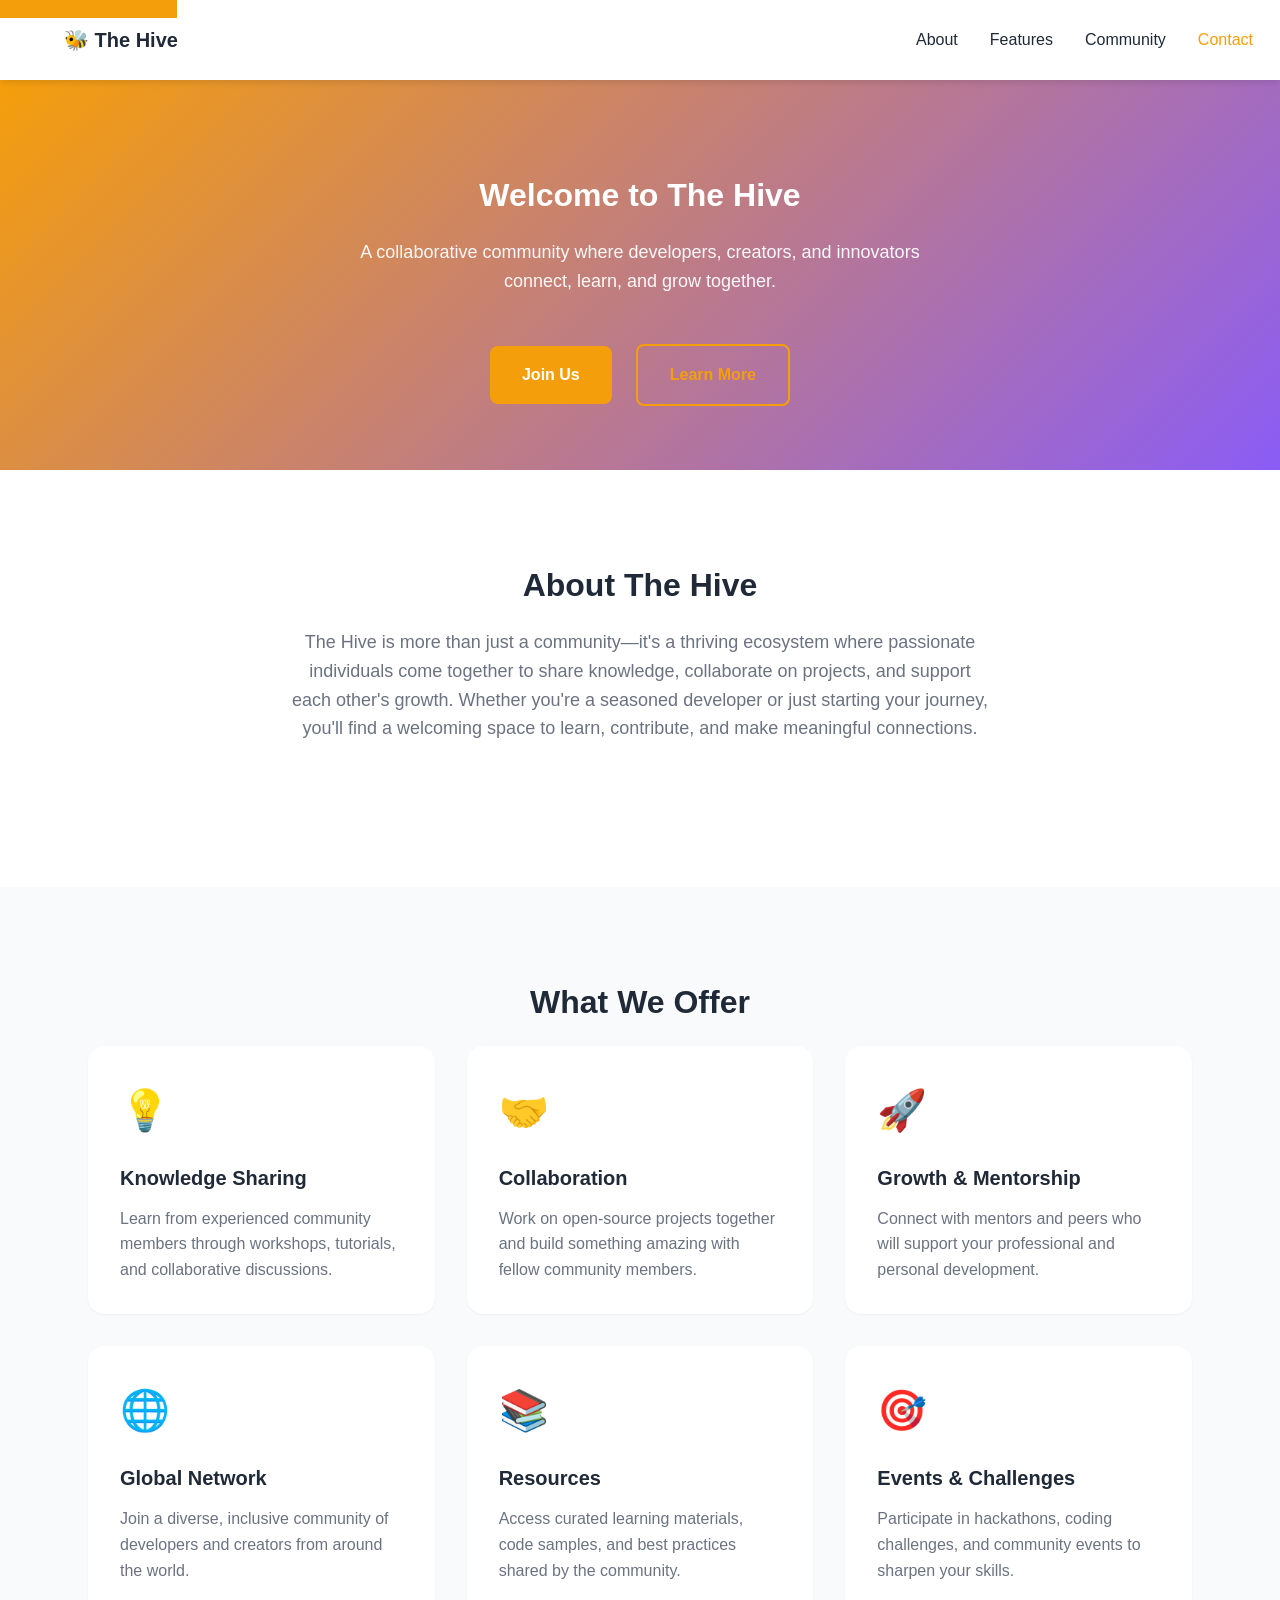
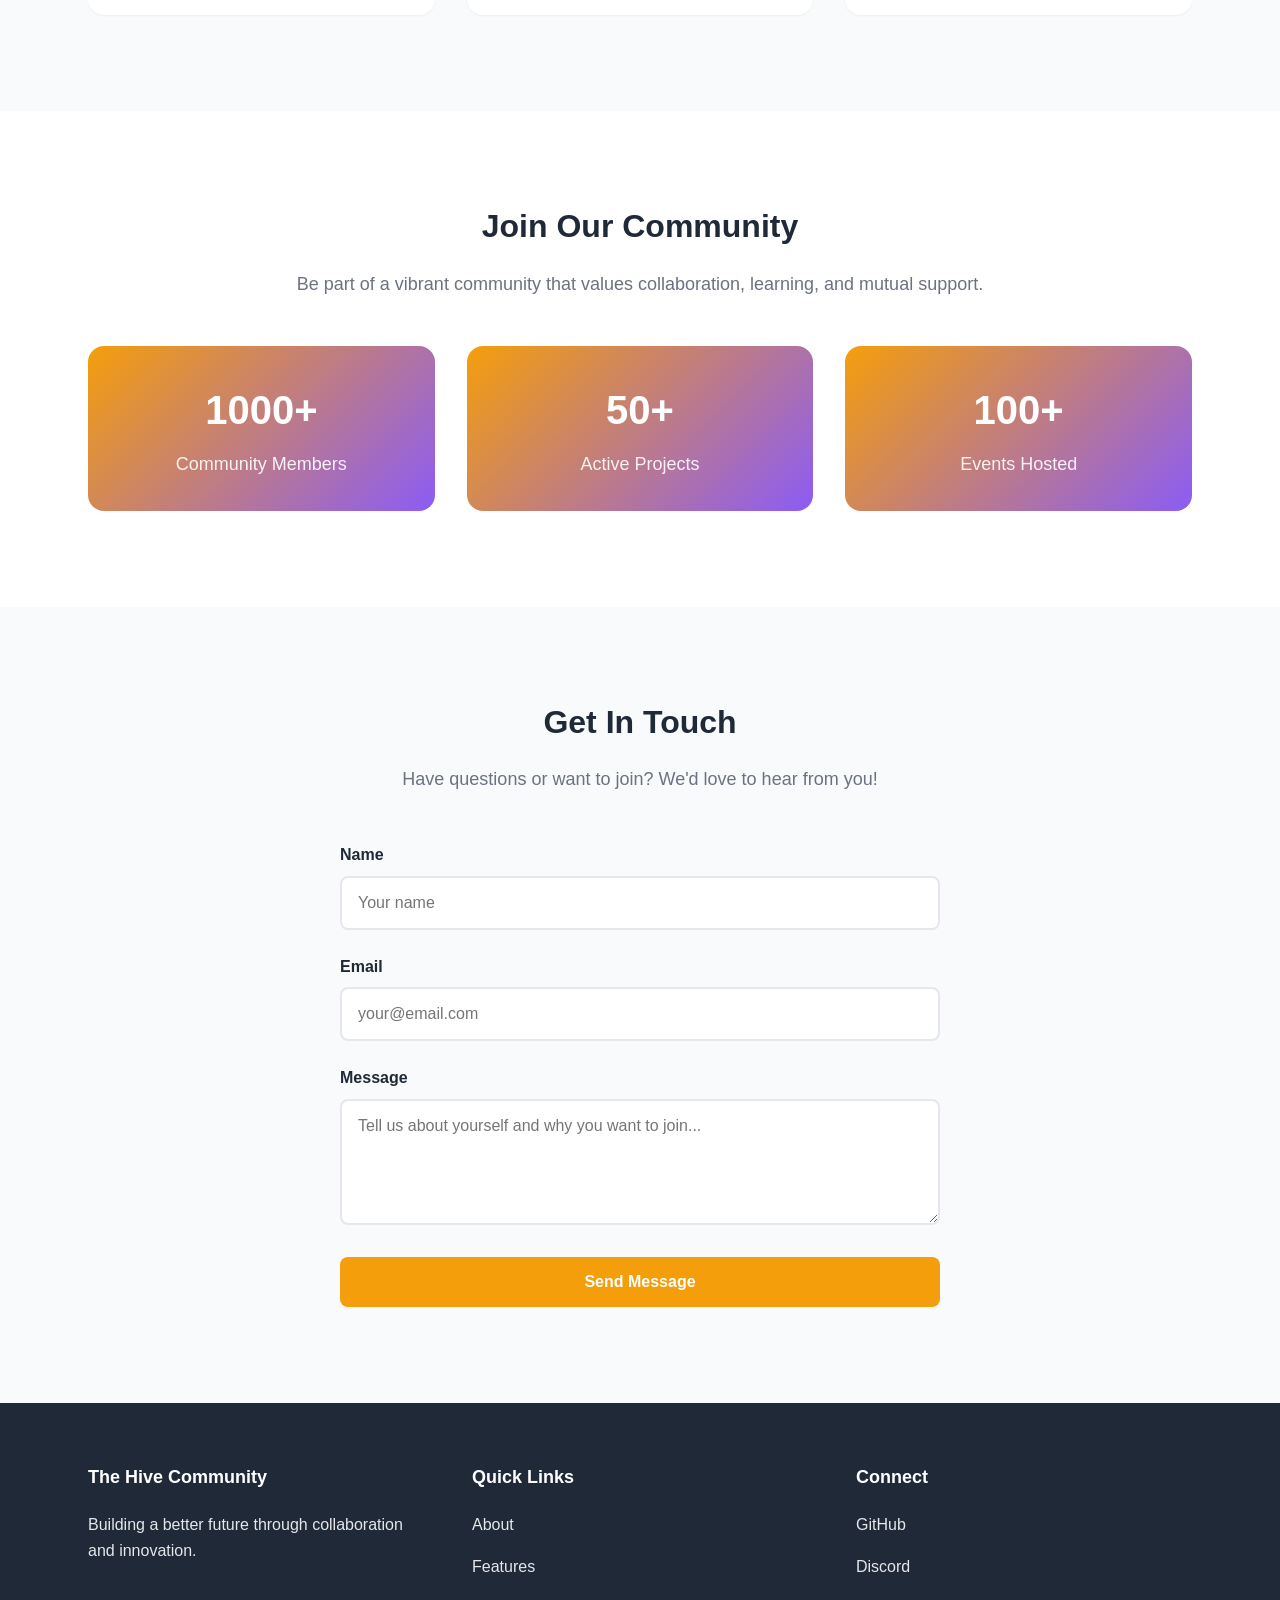
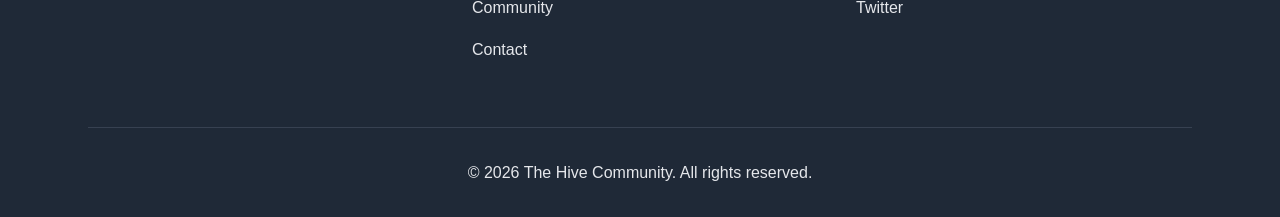
==== index.html @ a73e7269 "Create responsive website with HTML, CSS, and vanilla JS Co-authored-by: torismorgan <129227552+tori" ====
<!DOCTYPE html>
<html lang="en">
<head>
    <meta charset="UTF-8">
    <meta name="viewport" content="width=device-width, initial-scale=1.0">
    <meta name="description" content="The Hive Community - A collaborative space for developers, creators, and innovators to connect, learn, and grow together.">
    <meta name="keywords" content="community, developers, collaboration, learning, innovation">
    <meta name="author" content="The Hive Community">
    <title>The Hive Community - Connect, Learn, Grow</title>
    <link rel="stylesheet" href="styles.css">
</head>
<body>
    <!-- Skip to main content link for accessibility -->
    <a href="#main-content" class="skip-link">Skip to main content</a>

    <!-- Header with navigation -->
    <header class="header">
        <nav class="nav" aria-label="Main navigation">
            <div class="nav-container">
                <a href="#" class="logo" aria-label="The Hive Community home">
                    <span class="logo-text">🐝 The Hive</span>
                </a>
                
                <button class="nav-toggle" aria-label="Toggle navigation menu" aria-expanded="false">
                    <span class="hamburger"></span>
                    <span class="hamburger"></span>
                    <span class="hamburger"></span>
                </button>

                <ul class="nav-menu">
                    <li><a href="#about" class="nav-link">About</a></li>
                    <li><a href="#features" class="nav-link">Features</a></li>
                    <li><a href="#community" class="nav-link">Community</a></li>
                    <li><a href="#contact" class="nav-link">Contact</a></li>
                </ul>
            </div>
        </nav>
    </header>

    <!-- Main content -->
    <main id="main-content">
        <!-- Hero section -->
        <section class="hero" aria-labelledby="hero-heading">
            <div class="container">
                <h1 id="hero-heading" class="hero-title">Welcome to The Hive</h1>
                <p class="hero-subtitle">A collaborative community where developers, creators, and innovators connect, learn, and grow together.</p>
                <div class="hero-cta">
                    <a href="#contact" class="btn btn-primary">Join Us</a>
                    <a href="#about" class="btn btn-secondary">Learn More</a>
                </div>
            </div>
        </section>

        <!-- About section -->
        <section id="about" class="about" aria-labelledby="about-heading">
            <div class="container">
                <h2 id="about-heading" class="section-title">About The Hive</h2>
                <p class="section-description">
                    The Hive is more than just a community—it's a thriving ecosystem where passionate individuals 
                    come together to share knowledge, collaborate on projects, and support each other's growth. 
                    Whether you're a seasoned developer or just starting your journey, you'll find a welcoming 
                    space to learn, contribute, and make meaningful connections.
                </p>
            </div>
        </section>

        <!-- Features section -->
        <section id="features" class="features" aria-labelledby="features-heading">
            <div class="container">
                <h2 id="features-heading" class="section-title">What We Offer</h2>
                <div class="features-grid">
                    <article class="feature-card">
                        <div class="feature-icon" aria-hidden="true">💡</div>
                        <h3 class="feature-title">Knowledge Sharing</h3>
                        <p class="feature-description">
                            Learn from experienced community members through workshops, tutorials, and collaborative discussions.
                        </p>
                    </article>

                    <article class="feature-card">
                        <div class="feature-icon" aria-hidden="true">🤝</div>
                        <h3 class="feature-title">Collaboration</h3>
                        <p class="feature-description">
                            Work on open-source projects together and build something amazing with fellow community members.
                        </p>
                    </article>

                    <article class="feature-card">
                        <div class="feature-icon" aria-hidden="true">🚀</div>
                        <h3 class="feature-title">Growth & Mentorship</h3>
                        <p class="feature-description">
                            Connect with mentors and peers who will support your professional and personal development.
                        </p>
                    </article>

                    <article class="feature-card">
                        <div class="feature-icon" aria-hidden="true">🌐</div>
                        <h3 class="feature-title">Global Network</h3>
                        <p class="feature-description">
                            Join a diverse, inclusive community of developers and creators from around the world.
                        </p>
                    </article>

                    <article class="feature-card">
                        <div class="feature-icon" aria-hidden="true">📚</div>
                        <h3 class="feature-title">Resources</h3>
                        <p class="feature-description">
                            Access curated learning materials, code samples, and best practices shared by the community.
                        </p>
                    </article>

                    <article class="feature-card">
                        <div class="feature-icon" aria-hidden="true">🎯</div>
                        <h3 class="feature-title">Events & Challenges</h3>
                        <p class="feature-description">
                            Participate in hackathons, coding challenges, and community events to sharpen your skills.
                        </p>
                    </article>
                </div>
            </div>
        </section>

        <!-- Community section -->
        <section id="community" class="community" aria-labelledby="community-heading">
            <div class="container">
                <h2 id="community-heading" class="section-title">Join Our Community</h2>
                <p class="section-description">
                    Be part of a vibrant community that values collaboration, learning, and mutual support.
                </p>
                <div class="stats-grid">
                    <div class="stat-card">
                        <div class="stat-number">1000+</div>
                        <div class="stat-label">Community Members</div>
                    </div>
                    <div class="stat-card">
                        <div class="stat-number">50+</div>
                        <div class="stat-label">Active Projects</div>
                    </div>
                    <div class="stat-card">
                        <div class="stat-number">100+</div>
                        <div class="stat-label">Events Hosted</div>
                    </div>
                </div>
            </div>
        </section>

        <!-- Contact section -->
        <section id="contact" class="contact" aria-labelledby="contact-heading">
            <div class="container">
                <h2 id="contact-heading" class="section-title">Get In Touch</h2>
                <p class="section-description">
                    Have questions or want to join? We'd love to hear from you!
                </p>
                <form class="contact-form" action="#" method="post" aria-label="Contact form">
                    <div class="form-group">
                        <label for="name" class="form-label">Name</label>
                        <input 
                            type="text" 
                            id="name" 
                            name="name" 
                            class="form-input" 
                            required 
                            aria-required="true"
                            placeholder="Your name">
                    </div>

                    <div class="form-group">
                        <label for="email" class="form-label">Email</label>
                        <input 
                            type="email" 
                            id="email" 
                            name="email" 
                            class="form-input" 
                            required 
                            aria-required="true"
                            placeholder="your@email.com">
                    </div>

                    <div class="form-group">
                        <label for="message" class="form-label">Message</label>
                        <textarea 
                            id="message" 
                            name="message" 
                            class="form-textarea" 
                            rows="5" 
                            required 
                            aria-required="true"
                            placeholder="Tell us about yourself and why you want to join..."></textarea>
                    </div>

                    <button type="submit" class="btn btn-primary btn-full">Send Message</button>
                </form>
            </div>
        </section>
    </main>

    <!-- Footer -->
    <footer class="footer">
        <div class="container">
            <div class="footer-content">
                <div class="footer-section">
                    <h3 class="footer-title">The Hive Community</h3>
                    <p class="footer-text">Building a better future through collaboration and innovation.</p>
                </div>

                <div class="footer-section">
                    <h3 class="footer-title">Quick Links</h3>
                    <ul class="footer-links">
                        <li><a href="#about" class="footer-link">About</a></li>
                        <li><a href="#features" class="footer-link">Features</a></li>
                        <li><a href="#community" class="footer-link">Community</a></li>
                        <li><a href="#contact" class="footer-link">Contact</a></li>
                    </ul>
                </div>

                <div class="footer-section">
                    <h3 class="footer-title">Connect</h3>
                    <ul class="footer-links">
                        <li><a href="https://github.com/The-Hive-Community" class="footer-link" target="_blank" rel="noopener noreferrer">GitHub</a></li>
                        <li><a href="#" class="footer-link">Discord</a></li>
                        <li><a href="#" class="footer-link">Twitter</a></li>
                    </ul>
                </div>
            </div>

            <div class="footer-bottom">
                <p>&copy; 2026 The Hive Community. All rights reserved.</p>
            </div>
        </div>
    </footer>

    <script src="script.js"></script>
</body>
</html>
---- styles.css ----
/* ===================================
   CSS Reset and Base Styles
   =================================== */

* {
    margin: 0;
    padding: 0;
    box-sizing: border-box;
}

:root {
    /* Color palette */
    --color-primary: #f59e0b;
    --color-primary-dark: #d97706;
    --color-secondary: #3b82f6;
    --color-accent: #8b5cf6;
    --color-dark: #1f2937;
    --color-dark-light: #374151;
    --color-gray: #6b7280;
    --color-light-gray: #e5e7eb;
    --color-white: #ffffff;
    --color-bg: #f9fafb;
    
    /* Spacing */
    --spacing-xs: 0.5rem;
    --spacing-sm: 1rem;
    --spacing-md: 1.5rem;
    --spacing-lg: 2rem;
    --spacing-xl: 3rem;
    --spacing-2xl: 4rem;
    --spacing-3xl: 6rem;
    
    /* Typography */
    --font-family: -apple-system, BlinkMacSystemFont, 'Segoe UI', Roboto, 'Helvetica Neue', Arial, sans-serif;
    --font-size-base: 1rem;
    --font-size-sm: 0.875rem;
    --font-size-lg: 1.125rem;
    --font-size-xl: 1.25rem;
    --font-size-2xl: 1.5rem;
    --font-size-3xl: 2rem;
    --font-size-4xl: 2.5rem;
    --line-height-base: 1.6;
    --line-height-heading: 1.2;
    
    /* Shadows */
    --shadow-sm: 0 1px 2px 0 rgba(0, 0, 0, 0.05);
    --shadow-md: 0 4px 6px -1px rgba(0, 0, 0, 0.1);
    --shadow-lg: 0 10px 15px -3px rgba(0, 0, 0, 0.1);
    --shadow-xl: 0 20px 25px -5px rgba(0, 0, 0, 0.1);
    
    /* Border radius */
    --radius-sm: 0.25rem;
    --radius-md: 0.5rem;
    --radius-lg: 1rem;
    
    /* Transitions */
    --transition-base: 0.3s ease;
}

html {
    scroll-behavior: smooth;
}

body {
    font-family: var(--font-family);
    font-size: var(--font-size-base);
    line-height: var(--line-height-base);
    color: var(--color-dark);
    background-color: var(--color-bg);
}

/* ===================================
   Accessibility
   =================================== */

.skip-link {
    position: absolute;
    top: -40px;
    left: 0;
    background: var(--color-primary);
    color: var(--color-white);
    padding: var(--spacing-sm);
    text-decoration: none;
    z-index: 100;
}

.skip-link:focus {
    top: 0;
}

/* Focus styles for keyboard navigation */
a:focus,
button:focus,
input:focus,
textarea:focus {
    outline: 2px solid var(--color-primary);
    outline-offset: 2px;
}

/* ===================================
   Typography
   =================================== */

h1, h2, h3, h4, h5, h6 {
    line-height: var(--line-height-heading);
    font-weight: 700;
}

h1 {
    font-size: var(--font-size-3xl);
}

h2 {
    font-size: var(--font-size-2xl);
}

h3 {
    font-size: var(--font-size-xl);
}

/* ===================================
   Container
   =================================== */

.container {
    width: 100%;
    max-width: 1200px;
    margin: 0 auto;
    padding: 0 var(--spacing-md);
}

/* ===================================
   Header & Navigation (Mobile-First)
   =================================== */

.header {
    background-color: var(--color-white);
    box-shadow: var(--shadow-md);
    position: sticky;
    top: 0;
    z-index: 50;
}

.nav-container {
    max-width: 1200px;
    margin: 0 auto;
    padding: var(--spacing-md);
    display: flex;
    justify-content: space-between;
    align-items: center;
}

.logo {
    text-decoration: none;
    color: var(--color-dark);
}

.logo-text {
    font-size: var(--font-size-xl);
    font-weight: 700;
}

.nav-toggle {
    display: block;
    background: none;
    border: none;
    cursor: pointer;
    padding: var(--spacing-xs);
    z-index: 60;
}

.hamburger {
    display: block;
    width: 25px;
    height: 3px;
    background-color: var(--color-dark);
    margin: 5px 0;
    transition: var(--transition-base);
}

.nav-menu {
    position: fixed;
    top: 0;
    right: -100%;
    width: 70%;
    max-width: 300px;
    height: 100vh;
    background-color: var(--color-white);
    list-style: none;
    padding: var(--spacing-3xl) var(--spacing-lg);
    box-shadow: var(--shadow-xl);
    transition: right 0.3s ease;
    display: flex;
    flex-direction: column;
    gap: var(--spacing-lg);
}

.nav-menu.active {
    right: 0;
}

.nav-link {
    color: var(--color-dark);
    text-decoration: none;
    font-size: var(--font-size-lg);
    font-weight: 500;
    transition: color var(--transition-base);
}

.nav-link:hover {
    color: var(--color-primary);
}

/* ===================================
   Buttons
   =================================== */

.btn {
    display: inline-block;
    padding: var(--spacing-sm) var(--spacing-lg);
    font-size: var(--font-size-base);
    font-weight: 600;
    text-decoration: none;
    border-radius: var(--radius-md);
    transition: all var(--transition-base);
    cursor: pointer;
    border: none;
    text-align: center;
}

.btn-primary {
    background-color: var(--color-primary);
    color: var(--color-white);
}

.btn-primary:hover {
    background-color: var(--color-primary-dark);
    transform: translateY(-2px);
    box-shadow: var(--shadow-lg);
}

.btn-secondary {
    background-color: transparent;
    color: var(--color-primary);
    border: 2px solid var(--color-primary);
}

.btn-secondary:hover {
    background-color: var(--color-primary);
    color: var(--color-white);
}

.btn-full {
    width: 100%;
}

/* ===================================
   Hero Section
   =================================== */

.hero {
    background: linear-gradient(135deg, var(--color-primary) 0%, var(--color-accent) 100%);
    color: var(--color-white);
    padding: var(--spacing-3xl) 0;
    text-align: center;
}

.hero-title {
    font-size: var(--font-size-3xl);
    margin-bottom: var(--spacing-md);
}

.hero-subtitle {
    font-size: var(--font-size-lg);
    margin-bottom: var(--spacing-xl);
    max-width: 600px;
    margin-left: auto;
    margin-right: auto;
    opacity: 0.95;
}

.hero-cta {
    display: flex;
    flex-direction: column;
    gap: var(--spacing-md);
    align-items: center;
}

/* ===================================
   Sections
   =================================== */

section {
    padding: var(--spacing-3xl) 0;
}

.section-title {
    text-align: center;
    margin-bottom: var(--spacing-md);
    color: var(--color-dark);
}

.section-description {
    text-align: center;
    max-width: 700px;
    margin: 0 auto var(--spacing-xl);
    color: var(--color-gray);
    font-size: var(--font-size-lg);
}

/* ===================================
   About Section
   =================================== */

.about {
    background-color: var(--color-white);
}

/* ===================================
   Features Section (Mobile-First Grid)
   =================================== */

.features {
    background-color: var(--color-bg);
}

.features-grid {
    display: grid;
    grid-template-columns: 1fr;
    gap: var(--spacing-lg);
}

.feature-card {
    background-color: var(--color-white);
    padding: var(--spacing-lg);
    border-radius: var(--radius-lg);
    box-shadow: var(--shadow-sm);
    transition: all var(--transition-base);
}

.feature-card:hover {
    transform: translateY(-5px);
    box-shadow: var(--shadow-lg);
}

.feature-icon {
    font-size: var(--font-size-4xl);
    margin-bottom: var(--spacing-md);
}

.feature-title {
    margin-bottom: var(--spacing-sm);
    color: var(--color-dark);
}

.feature-description {
    color: var(--color-gray);
}

/* ===================================
   Community Section
   =================================== */

.community {
    background-color: var(--color-white);
}

.stats-grid {
    display: grid;
    grid-template-columns: 1fr;
    gap: var(--spacing-lg);
    margin-top: var(--spacing-xl);
}

.stat-card {
    text-align: center;
    padding: var(--spacing-lg);
    background: linear-gradient(135deg, var(--color-primary) 0%, var(--color-accent) 100%);
    border-radius: var(--radius-lg);
    color: var(--color-white);
}

.stat-number {
    font-size: var(--font-size-4xl);
    font-weight: 700;
    margin-bottom: var(--spacing-xs);
}

.stat-label {
    font-size: var(--font-size-lg);
    opacity: 0.9;
}

/* ===================================
   Contact Section & Form
   =================================== */

.contact {
    background-color: var(--color-bg);
}

.contact-form {
    max-width: 600px;
    margin: 0 auto;
}

.form-group {
    margin-bottom: var(--spacing-md);
}

.form-label {
    display: block;
    margin-bottom: var(--spacing-xs);
    font-weight: 600;
    color: var(--color-dark);
}

.form-input,
.form-textarea {
    width: 100%;
    padding: var(--spacing-sm);
    border: 2px solid var(--color-light-gray);
    border-radius: var(--radius-md);
    font-size: var(--font-size-base);
    font-family: var(--font-family);
    transition: border-color var(--transition-base);
}

.form-input:focus,
.form-textarea:focus {
    border-color: var(--color-primary);
}

.form-textarea {
    resize: vertical;
    min-height: 120px;
}

/* ===================================
   Footer
   =================================== */

.footer {
    background-color: var(--color-dark);
    color: var(--color-white);
    padding: var(--spacing-2xl) 0 var(--spacing-lg);
}

.footer-content {
    display: grid;
    grid-template-columns: 1fr;
    gap: var(--spacing-xl);
    margin-bottom: var(--spacing-xl);
}

.footer-title {
    font-size: var(--font-size-lg);
    margin-bottom: var(--spacing-md);
    color: var(--color-white);
}

.footer-text {
    color: var(--color-light-gray);
}

.footer-links {
    list-style: none;
}

.footer-links li {
    margin-bottom: var(--spacing-sm);
}

.footer-link {
    color: var(--color-light-gray);
    text-decoration: none;
    transition: color var(--transition-base);
}

.footer-link:hover {
    color: var(--color-primary);
}

.footer-bottom {
    text-align: center;
    padding-top: var(--spacing-lg);
    border-top: 1px solid var(--color-dark-light);
    color: var(--color-light-gray);
}

/* ===================================
   Tablet Styles (min-width: 768px)
   =================================== */

@media (min-width: 768px) {
    /* Typography */
    h1 {
        font-size: var(--font-size-4xl);
    }
    
    h2 {
        font-size: var(--font-size-3xl);
    }
    
    /* Navigation */
    .nav-toggle {
        display: none;
    }
    
    .nav-menu {
        position: static;
        flex-direction: row;
        width: auto;
        height: auto;
        padding: 0;
        box-shadow: none;
        background: transparent;
    }
    
    .nav-link {
        font-size: var(--font-size-base);
    }
    
    /* Hero */
    .hero {
        padding: var(--spacing-3xl) 0 var(--spacing-2xl);
    }
    
    .hero-cta {
        flex-direction: row;
        justify-content: center;
    }
    
    /* Features Grid */
    .features-grid {
        grid-template-columns: repeat(2, 1fr);
    }
    
    /* Stats Grid */
    .stats-grid {
        grid-template-columns: repeat(3, 1fr);
    }
    
    /* Footer */
    .footer-content {
        grid-template-columns: repeat(2, 1fr);
    }
}

/* ===================================
   Desktop Styles (min-width: 1024px)
   =================================== */

@media (min-width: 1024px) {
    /* Container padding */
    .container {
        padding: 0 var(--spacing-xl);
    }
    
    /* Features Grid */
    .features-grid {
        grid-template-columns: repeat(3, 1fr);
    }
    
    /* Footer */
    .footer-content {
        grid-template-columns: repeat(3, 1fr);
    }
}

/* ===================================
   Animations
   =================================== */

@keyframes fadeIn {
    from {
        opacity: 0;
        transform: translateY(20px);
    }
    to {
        opacity: 1;
        transform: translateY(0);
    }
}

/* Apply fade-in animation to sections on scroll */
@media (prefers-reduced-motion: no-preference) {
    section {
        animation: fadeIn 0.6s ease-out;
    }
}

/* Respect user preference for reduced motion */
@media (prefers-reduced-motion: reduce) {
    * {
        animation-duration: 0.01ms !important;
        animation-iteration-count: 1 !important;
        transition-duration: 0.01ms !important;
        scroll-behavior: auto !important;
    }
}
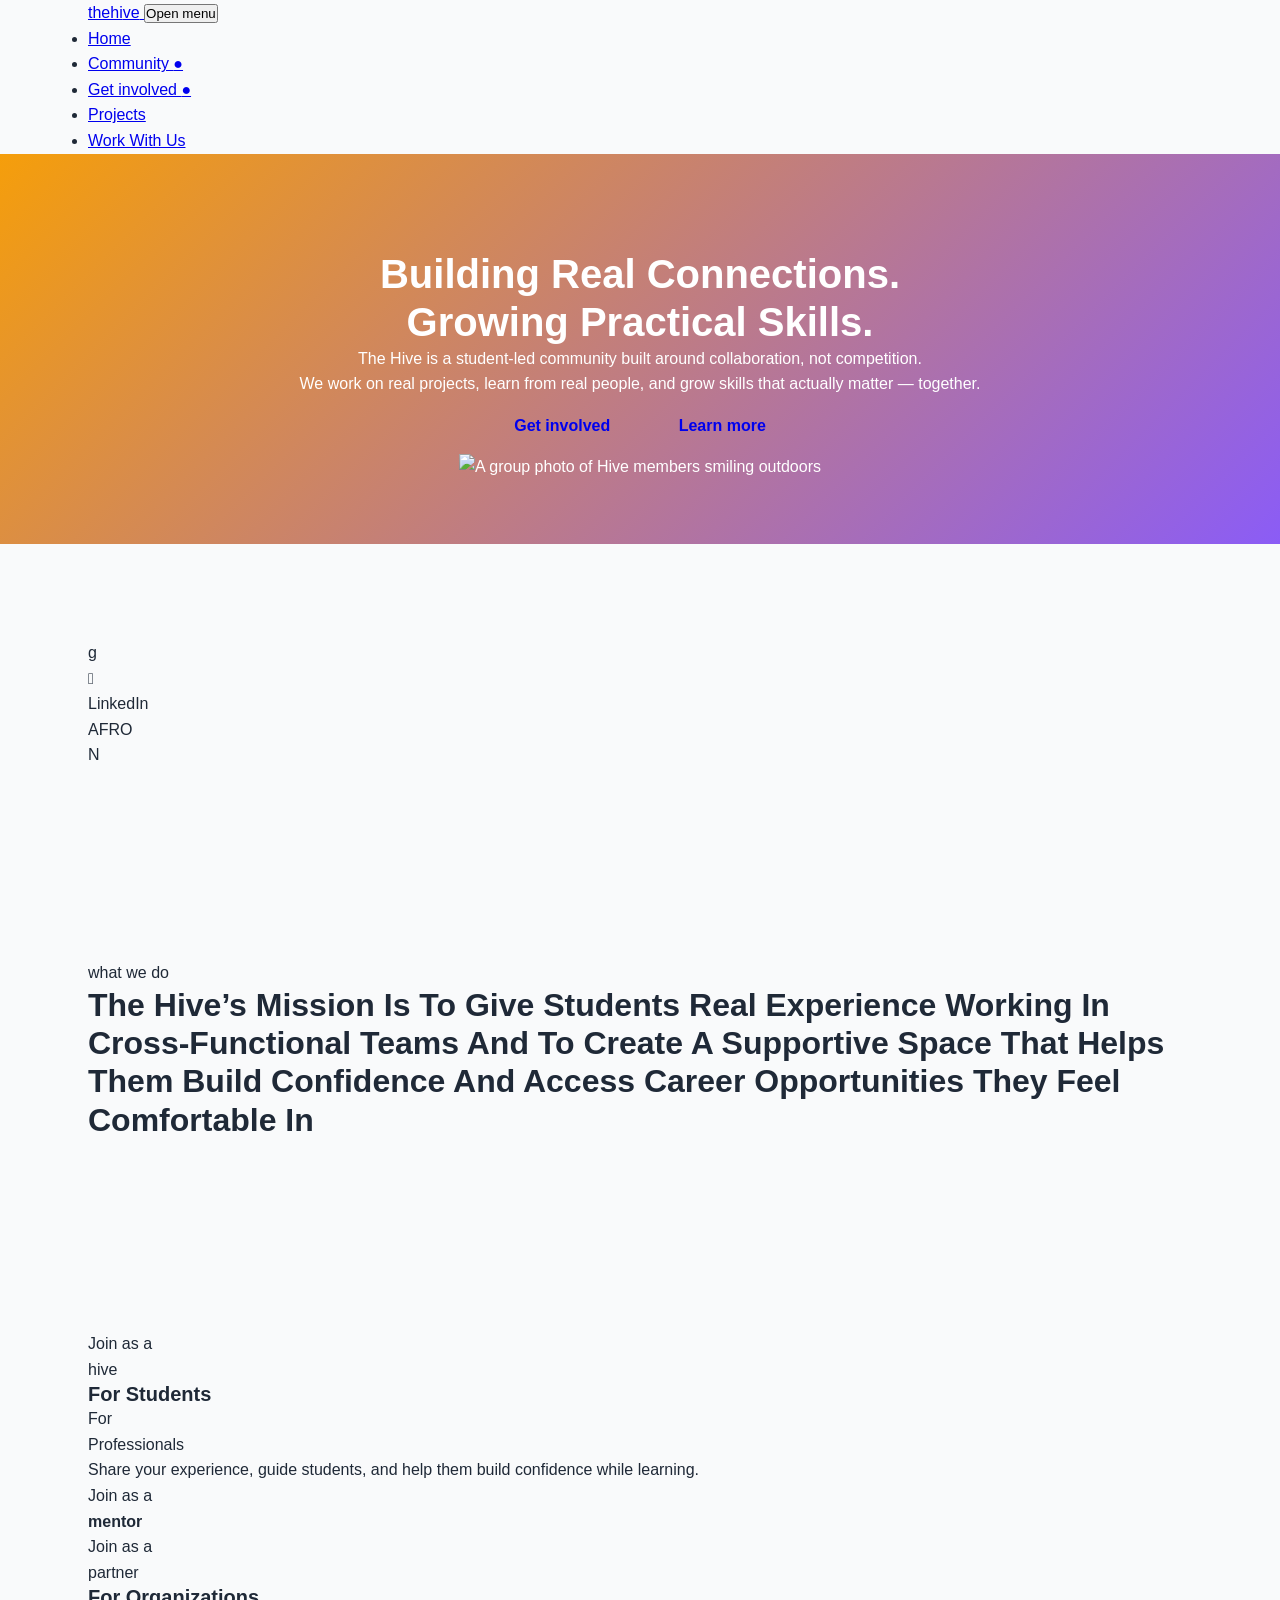
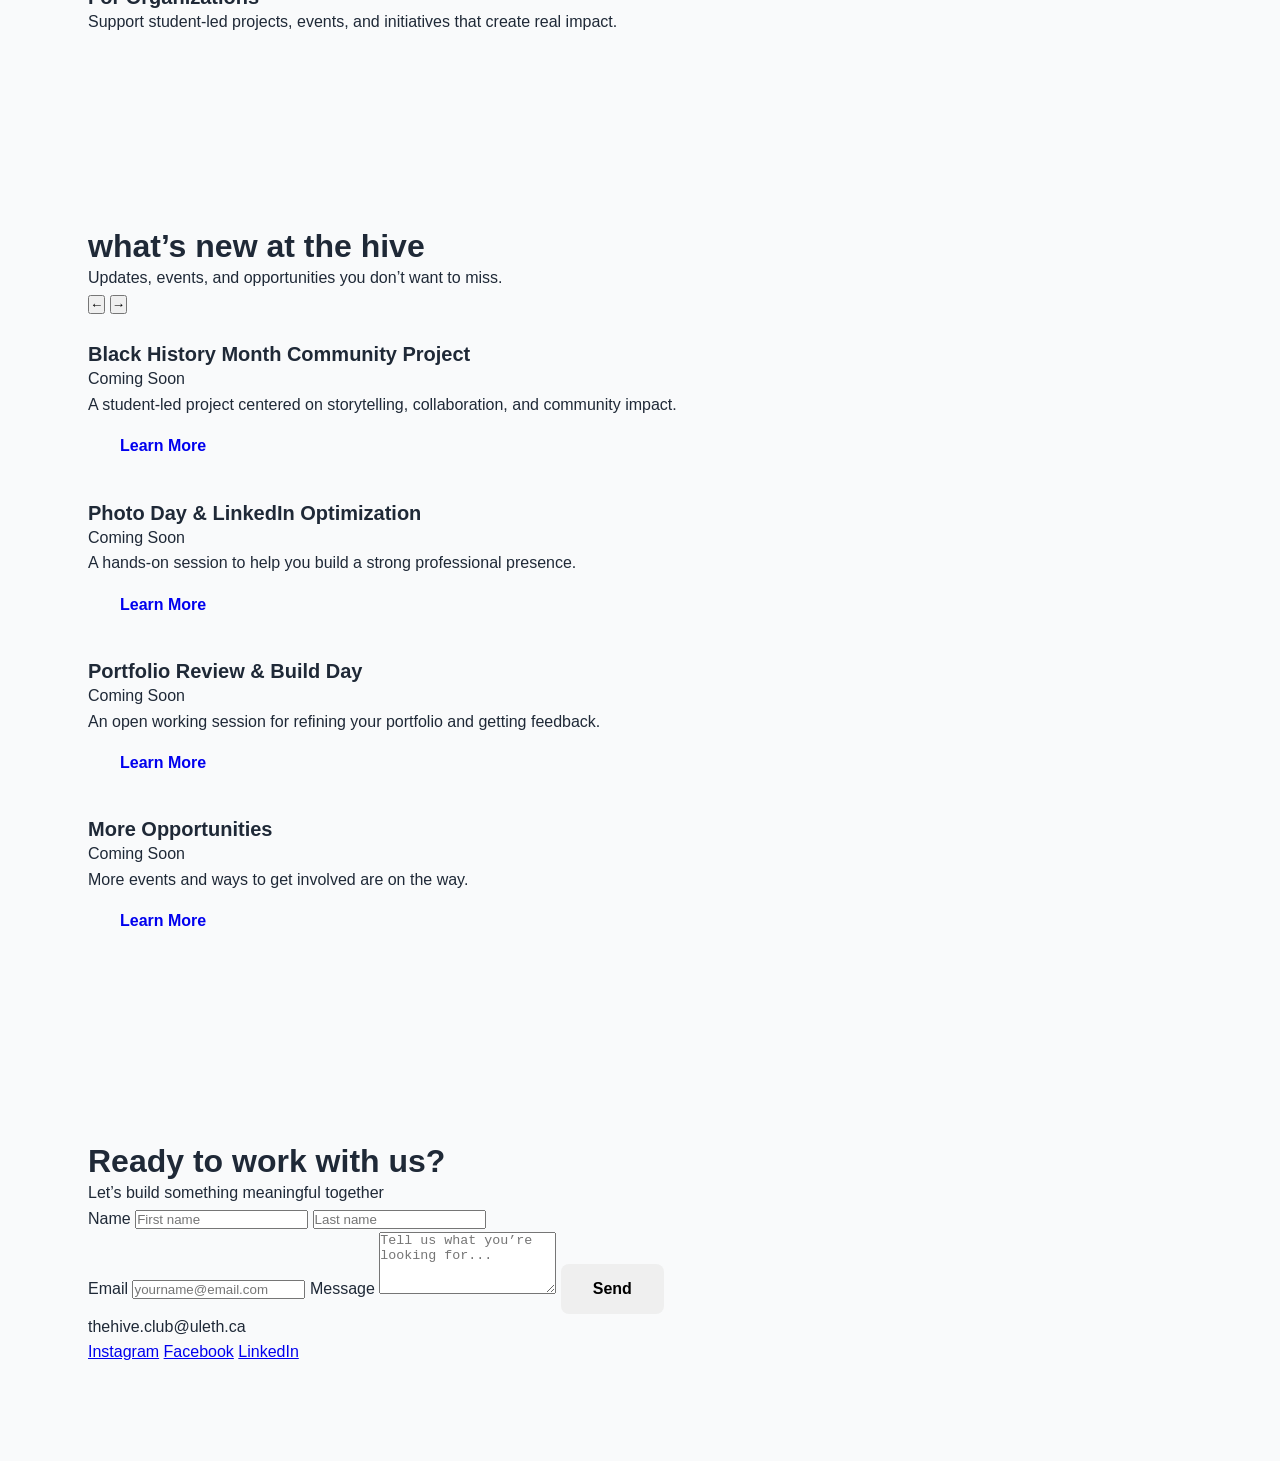
==== commit 7d082ec1: "Merge branch 'The-Hive-Community:main' into main" ====
--- a/index.html
+++ b/index.html
@@ -1,234 +1,229 @@
-<!DOCTYPE html>
+<!doctype html>
 <html lang="en">
-<head>
-    <meta charset="UTF-8">
-    <meta name="viewport" content="width=device-width, initial-scale=1.0">
-    <meta name="description" content="The Hive Community - A collaborative space for developers, creators, and innovators to connect, learn, and grow together.">
-    <meta name="keywords" content="community, developers, collaboration, learning, innovation">
-    <meta name="author" content="The Hive Community">
-    <title>The Hive Community - Connect, Learn, Grow</title>
-    <link rel="stylesheet" href="styles.css">
-</head>
-<body>
-    <!-- Skip to main content link for accessibility -->
-    <a href="#main-content" class="skip-link">Skip to main content</a>
-
-    <!-- Header with navigation -->
-    <header class="header">
-        <nav class="nav" aria-label="Main navigation">
-            <div class="nav-container">
-                <a href="#" class="logo" aria-label="The Hive Community home">
-                    <span class="logo-text">🐝 The Hive</span>
-                </a>
-                
-                <button class="nav-toggle" aria-label="Toggle navigation menu" aria-expanded="false">
-                    <span class="hamburger"></span>
-                    <span class="hamburger"></span>
-                    <span class="hamburger"></span>
-                </button>
-
-                <ul class="nav-menu">
-                    <li><a href="#about" class="nav-link">About</a></li>
-                    <li><a href="#features" class="nav-link">Features</a></li>
-                    <li><a href="#community" class="nav-link">Community</a></li>
-                    <li><a href="#contact" class="nav-link">Contact</a></li>
-                </ul>
-            </div>
-        </nav>
+  <head>
+    <meta charset="UTF-8" />
+    <meta name="viewport" content="width=device-width, initial-scale=1.0" />
+    <title>The Hive</title>
+    <link rel="preconnect" href="https://fonts.googleapis.com">
+    <link rel="preconnect" href="https://fonts.gstatic.com" crossorigin>
+    <link href="https://fonts.googleapis.com/css2?family=Outfit:wght@400;500;600;700;800&display=swap" rel="stylesheet">
+    <link rel="stylesheet" href="styles.css" />
+  </head>
+
+  <body>
+    <!-- NAV -->
+    <header class="site-header">
+      <nav class="nav container" aria-label="Primary">
+        <a class="brand" href="#">
+          <span class="brand-mark">thehi</span><span class="brand-mark--accent">ve</span>
+        </a>
+
+        <button class="nav__toggle" type="button" aria-expanded="false" aria-controls="navMenu">
+          <span class="sr-only">Open menu</span>
+          <span class="nav__burger" aria-hidden="true"></span>
+        </button>
+
+        <ul class="nav__links" id="navMenu">
+          <li><a href="#" class="nav__link">Home</a></li>
+          <li><a href="#" class="nav__link">Community <span aria-hidden="true">●</span></a></li>
+          <li><a href="#" class="nav__link">Get involved <span aria-hidden="true">●</span></a></li>
+          <li><a href="#" class="nav__link">Projects</a></li>
+          <li><a href="#" class="nav__link">Work With Us</a></li>
+        </ul>
+      </nav>
     </header>
 
-    <!-- Main content -->
-    <main id="main-content">
-        <!-- Hero section -->
-        <section class="hero" aria-labelledby="hero-heading">
-            <div class="container">
-                <h1 id="hero-heading" class="hero-title">Welcome to The Hive</h1>
-                <p class="hero-subtitle">A collaborative community where developers, creators, and innovators connect, learn, and grow together.</p>
-                <div class="hero-cta">
-                    <a href="#contact" class="btn btn-primary">Join Us</a>
-                    <a href="#about" class="btn btn-secondary">Learn More</a>
-                </div>
-            </div>
-        </section>
-
-        <!-- About section -->
-        <section id="about" class="about" aria-labelledby="about-heading">
-            <div class="container">
-                <h2 id="about-heading" class="section-title">About The Hive</h2>
-                <p class="section-description">
-                    The Hive is more than just a community—it's a thriving ecosystem where passionate individuals 
-                    come together to share knowledge, collaborate on projects, and support each other's growth. 
-                    Whether you're a seasoned developer or just starting your journey, you'll find a welcoming 
-                    space to learn, contribute, and make meaningful connections.
-                </p>
-            </div>
-        </section>
-
-        <!-- Features section -->
-        <section id="features" class="features" aria-labelledby="features-heading">
-            <div class="container">
-                <h2 id="features-heading" class="section-title">What We Offer</h2>
-                <div class="features-grid">
-                    <article class="feature-card">
-                        <div class="feature-icon" aria-hidden="true">💡</div>
-                        <h3 class="feature-title">Knowledge Sharing</h3>
-                        <p class="feature-description">
-                            Learn from experienced community members through workshops, tutorials, and collaborative discussions.
-                        </p>
-                    </article>
-
-                    <article class="feature-card">
-                        <div class="feature-icon" aria-hidden="true">🤝</div>
-                        <h3 class="feature-title">Collaboration</h3>
-                        <p class="feature-description">
-                            Work on open-source projects together and build something amazing with fellow community members.
-                        </p>
-                    </article>
-
-                    <article class="feature-card">
-                        <div class="feature-icon" aria-hidden="true">🚀</div>
-                        <h3 class="feature-title">Growth & Mentorship</h3>
-                        <p class="feature-description">
-                            Connect with mentors and peers who will support your professional and personal development.
-                        </p>
-                    </article>
-
-                    <article class="feature-card">
-                        <div class="feature-icon" aria-hidden="true">🌐</div>
-                        <h3 class="feature-title">Global Network</h3>
-                        <p class="feature-description">
-                            Join a diverse, inclusive community of developers and creators from around the world.
-                        </p>
-                    </article>
-
-                    <article class="feature-card">
-                        <div class="feature-icon" aria-hidden="true">📚</div>
-                        <h3 class="feature-title">Resources</h3>
-                        <p class="feature-description">
-                            Access curated learning materials, code samples, and best practices shared by the community.
-                        </p>
-                    </article>
-
-                    <article class="feature-card">
-                        <div class="feature-icon" aria-hidden="true">🎯</div>
-                        <h3 class="feature-title">Events & Challenges</h3>
-                        <p class="feature-description">
-                            Participate in hackathons, coding challenges, and community events to sharpen your skills.
-                        </p>
-                    </article>
-                </div>
-            </div>
-        </section>
-
-        <!-- Community section -->
-        <section id="community" class="community" aria-labelledby="community-heading">
-            <div class="container">
-                <h2 id="community-heading" class="section-title">Join Our Community</h2>
-                <p class="section-description">
-                    Be part of a vibrant community that values collaboration, learning, and mutual support.
-                </p>
-                <div class="stats-grid">
-                    <div class="stat-card">
-                        <div class="stat-number">1000+</div>
-                        <div class="stat-label">Community Members</div>
-                    </div>
-                    <div class="stat-card">
-                        <div class="stat-number">50+</div>
-                        <div class="stat-label">Active Projects</div>
-                    </div>
-                    <div class="stat-card">
-                        <div class="stat-number">100+</div>
-                        <div class="stat-label">Events Hosted</div>
-                    </div>
-                </div>
-            </div>
-        </section>
-
-        <!-- Contact section -->
-        <section id="contact" class="contact" aria-labelledby="contact-heading">
-            <div class="container">
-                <h2 id="contact-heading" class="section-title">Get In Touch</h2>
-                <p class="section-description">
-                    Have questions or want to join? We'd love to hear from you!
-                </p>
-                <form class="contact-form" action="#" method="post" aria-label="Contact form">
-                    <div class="form-group">
-                        <label for="name" class="form-label">Name</label>
-                        <input 
-                            type="text" 
-                            id="name" 
-                            name="name" 
-                            class="form-input" 
-                            required 
-                            aria-required="true"
-                            placeholder="Your name">
-                    </div>
-
-                    <div class="form-group">
-                        <label for="email" class="form-label">Email</label>
-                        <input 
-                            type="email" 
-                            id="email" 
-                            name="email" 
-                            class="form-input" 
-                            required 
-                            aria-required="true"
-                            placeholder="your@email.com">
-                    </div>
-
-                    <div class="form-group">
-                        <label for="message" class="form-label">Message</label>
-                        <textarea 
-                            id="message" 
-                            name="message" 
-                            class="form-textarea" 
-                            rows="5" 
-                            required 
-                            aria-required="true"
-                            placeholder="Tell us about yourself and why you want to join..."></textarea>
-                    </div>
-
-                    <button type="submit" class="btn btn-primary btn-full">Send Message</button>
-                </form>
-            </div>
-        </section>
+    <main>
+      <!-- HERO -->
+      <section class="hero">
+        <div class="container hero__grid">
+          <div class="hero__copy">
+            <h1>Building Real Connections.<br />Growing Practical Skills.</h1>
+            <p class="hero__sub">
+              The Hive is a student-led community built around collaboration, not competition.
+            </p>
+            <p class="hero__sub">
+              We work on real projects, learn from real people, and grow skills that actually matter — together.
+            </p>
+
+            <div class="hero__cta">
+              <a class="btn btn--primary" href="#">Get involved</a>
+              <a class="btn btn--ghost" href="#">Learn more</a>
+            </div>
+          </div>
+
+          <div class="hero__media">
+            <img
+              src="assets/hero.jpg"
+              alt="A group photo of Hive members smiling outdoors"
+              class="hero__img"
+              loading="lazy"
+            />
+          </div>
+        </div>
+      </section>
+
+      <!-- LOGO STRIP -->
+      <section class="logos" aria-label="Featured on">
+        <div class="container logos__row">
+          <div class="logo-pill">g</div>
+          <div class="logo-pill"></div>
+          <div class="logo-pill">LinkedIn</div>
+          <div class="logo-pill">AFRO</div>
+          <div class="logo-pill">N</div>
+        </div>
+      </section>
+
+      <!-- WHAT WE DO -->
+      <section class="mission">
+        <div class="container mission__wrap">
+          <p class="eyebrow">what we do</p>
+          <h2 class="mission__title">
+            The Hive’s Mission Is To Give Students Real Experience Working In Cross-Functional Teams And To Create A
+            Supportive Space That Helps Them Build Confidence And Access Career Opportunities They Feel Comfortable In
+          </h2>
+        </div>
+      </section>
+
+      <!-- 3 CARDS -->
+      <section class="audiences">
+        <div class="container audiences__grid">
+          <article class="aud-card">
+            <div class="aud-card__top">
+              <p class="aud-card__small">Join as a</p>
+              <p class="aud-card__tag">hive</p>
+            </div>
+            <h3 class="aud-card__title">For Students</h3>
+          </article>
+
+          <article class="aud-card aud-card--tall">
+            <div class="aud-card__top">
+              <p class="aud-card__small">For</p>
+              <p class="aud-card__tag">Professionals</p>
+            </div>
+            <div class="aud-card__mid">
+              <p class="aud-card__desc">
+                Share your experience, guide students, and help them build confidence while learning.
+              </p>
+              <p class="aud-card__tag aud-card__tag--right">Join as a<br><strong>mentor</strong></p>
+            </div>
+          </article>
+
+          <article class="aud-card aud-card--narrow">
+            <div class="aud-card__top">
+              <p class="aud-card__small">Join as a</p>
+              <p class="aud-card__tag">partner</p>
+            </div>
+            <h3 class="aud-card__title">For Organizations</h3>
+            <p class="aud-card__desc">
+              Support student-led projects, events, and initiatives that create real impact.
+            </p>
+          </article>
+        </div>
+      </section>
+
+      <!-- WHAT'S NEW (SLIDER) -->
+      <section class="news">
+        <div class="news__bg">
+          <div class="container news__header">
+            <h2 class="news__title">what’s new at the hive</h2>
+            <p class="news__sub">Updates, events, and opportunities you don’t want to miss.</p>
+          </div>
+
+          <div class="container news__controls">
+            <button class="circle-btn" type="button" data-news-prev aria-label="Previous posts">←</button>
+            <button class="circle-btn" type="button" data-news-next aria-label="Next posts">→</button>
+          </div>
+
+          <div class="container">
+            <div class="news__track" data-news-track>
+              <article class="post">
+                <img class="post__img" src="assets/post1.jpg" alt="" loading="lazy" />
+                <div class="post__body">
+                  <h3 class="post__title">Black History Month Community Project</h3>
+                  <p class="post__meta">Coming Soon</p>
+                  <p class="post__text">A student-led project centered on storytelling, collaboration, and community impact.</p>
+                  <a class="btn btn--chip" href="#">Learn More</a>
+                </div>
+              </article>
+
+              <article class="post">
+                <img class="post__img" src="assets/post2.jpg" alt="" loading="lazy" />
+                <div class="post__body">
+                  <h3 class="post__title">Photo Day & LinkedIn Optimization</h3>
+                  <p class="post__meta">Coming Soon</p>
+                  <p class="post__text">A hands-on session to help you build a strong professional presence.</p>
+                  <a class="btn btn--chip" href="#">Learn More</a>
+                </div>
+              </article>
+
+              <article class="post">
+                <img class="post__img" src="assets/post3.jpg" alt="" loading="lazy" />
+                <div class="post__body">
+                  <h3 class="post__title">Portfolio Review & Build Day</h3>
+                  <p class="post__meta">Coming Soon</p>
+                  <p class="post__text">An open working session for refining your portfolio and getting feedback.</p>
+                  <a class="btn btn--chip" href="#">Learn More</a>
+                </div>
+              </article>
+
+              <article class="post">
+                <img class="post__img" src="assets/post4.jpg" alt="" loading="lazy" />
+                <div class="post__body">
+                  <h3 class="post__title">More Opportunities</h3>
+                  <p class="post__meta">Coming Soon</p>
+                  <p class="post__text">More events and ways to get involved are on the way.</p>
+                  <a class="btn btn--chip" href="#">Learn More</a>
+                </div>
+              </article>
+            </div>
+          </div>
+        </div>
+      </section>
+
+      <!-- FOOTER FORM -->
+      <section class="cta-footer">
+        <div class="container cta-footer__wrap">
+          <h2>Ready to work with us?</h2>
+          <p>Let’s build something meaningful together</p>
+
+          <form class="footer-form">
+            <div class="footer-form__row">
+              <label>
+                <span class="footer-form__label">Name</span>
+                <input type="text" name="name" placeholder="First name" />
+              </label>
+              <label>
+                <span class="footer-form__label"> </span>
+                <input type="text" name="last" placeholder="Last name" />
+              </label>
+            </div>
+
+            <label>
+              <span class="footer-form__label">Email</span>
+              <input type="email" name="email" placeholder="yourname@email.com" />
+            </label>
+
+            <label>
+              <span class="footer-form__label">Message</span>
+              <textarea name="message" rows="4" placeholder="Tell us what you’re looking for..."></textarea>
+            </label>
+
+            <button class="btn btn--primary btn--dark" type="submit">Send</button>
+          </form>
+
+          <div class="footer-meta">
+            <p class="footer-meta__left">thehive.club@uleth.ca</p>
+            <div class="footer-meta__right">
+              <a href="#">Instagram</a>
+              <a href="#">Facebook</a>
+              <a href="#">LinkedIn</a>
+            </div>
+          </div>
+        </div>
+      </section>
     </main>
 
-    <!-- Footer -->
-    <footer class="footer">
-        <div class="container">
-            <div class="footer-content">
-                <div class="footer-section">
-                    <h3 class="footer-title">The Hive Community</h3>
-                    <p class="footer-text">Building a better future through collaboration and innovation.</p>
-                </div>
-
-                <div class="footer-section">
-                    <h3 class="footer-title">Quick Links</h3>
-                    <ul class="footer-links">
-                        <li><a href="#about" class="footer-link">About</a></li>
-                        <li><a href="#features" class="footer-link">Features</a></li>
-                        <li><a href="#community" class="footer-link">Community</a></li>
-                        <li><a href="#contact" class="footer-link">Contact</a></li>
-                    </ul>
-                </div>
-
-                <div class="footer-section">
-                    <h3 class="footer-title">Connect</h3>
-                    <ul class="footer-links">
-                        <li><a href="https://github.com/The-Hive-Community" class="footer-link" target="_blank" rel="noopener noreferrer">GitHub</a></li>
-                        <li><a href="#" class="footer-link">Discord</a></li>
-                        <li><a href="#" class="footer-link">Twitter</a></li>
-                    </ul>
-                </div>
-            </div>
-
-            <div class="footer-bottom">
-                <p>&copy; 2026 The Hive Community. All rights reserved.</p>
-            </div>
-        </div>
-    </footer>
-
     <script src="script.js"></script>
-</body>
+  </body>
 </html>
--- a/styles.css
+++ b/styles.css
@@ -20,6 +20,8 @@
     --color-light-gray: #e5e7eb;
     --color-white: #ffffff;
     --color-bg: #f9fafb;
+    --color-success: #10b981;
+    --color-error: #ef4444;
     
     /* Spacing */
     --spacing-xs: 0.5rem;
@@ -583,12 +585,7 @@
     }
 }
 
-/* Apply fade-in animation to sections on scroll */
-@media (prefers-reduced-motion: no-preference) {
-    section {
-        animation: fadeIn 0.6s ease-out;
-    }
-}
+/* Removed broad section animation - now handled by JavaScript for better performance */
 
 /* Respect user preference for reduced motion */
 @media (prefers-reduced-motion: reduce) {
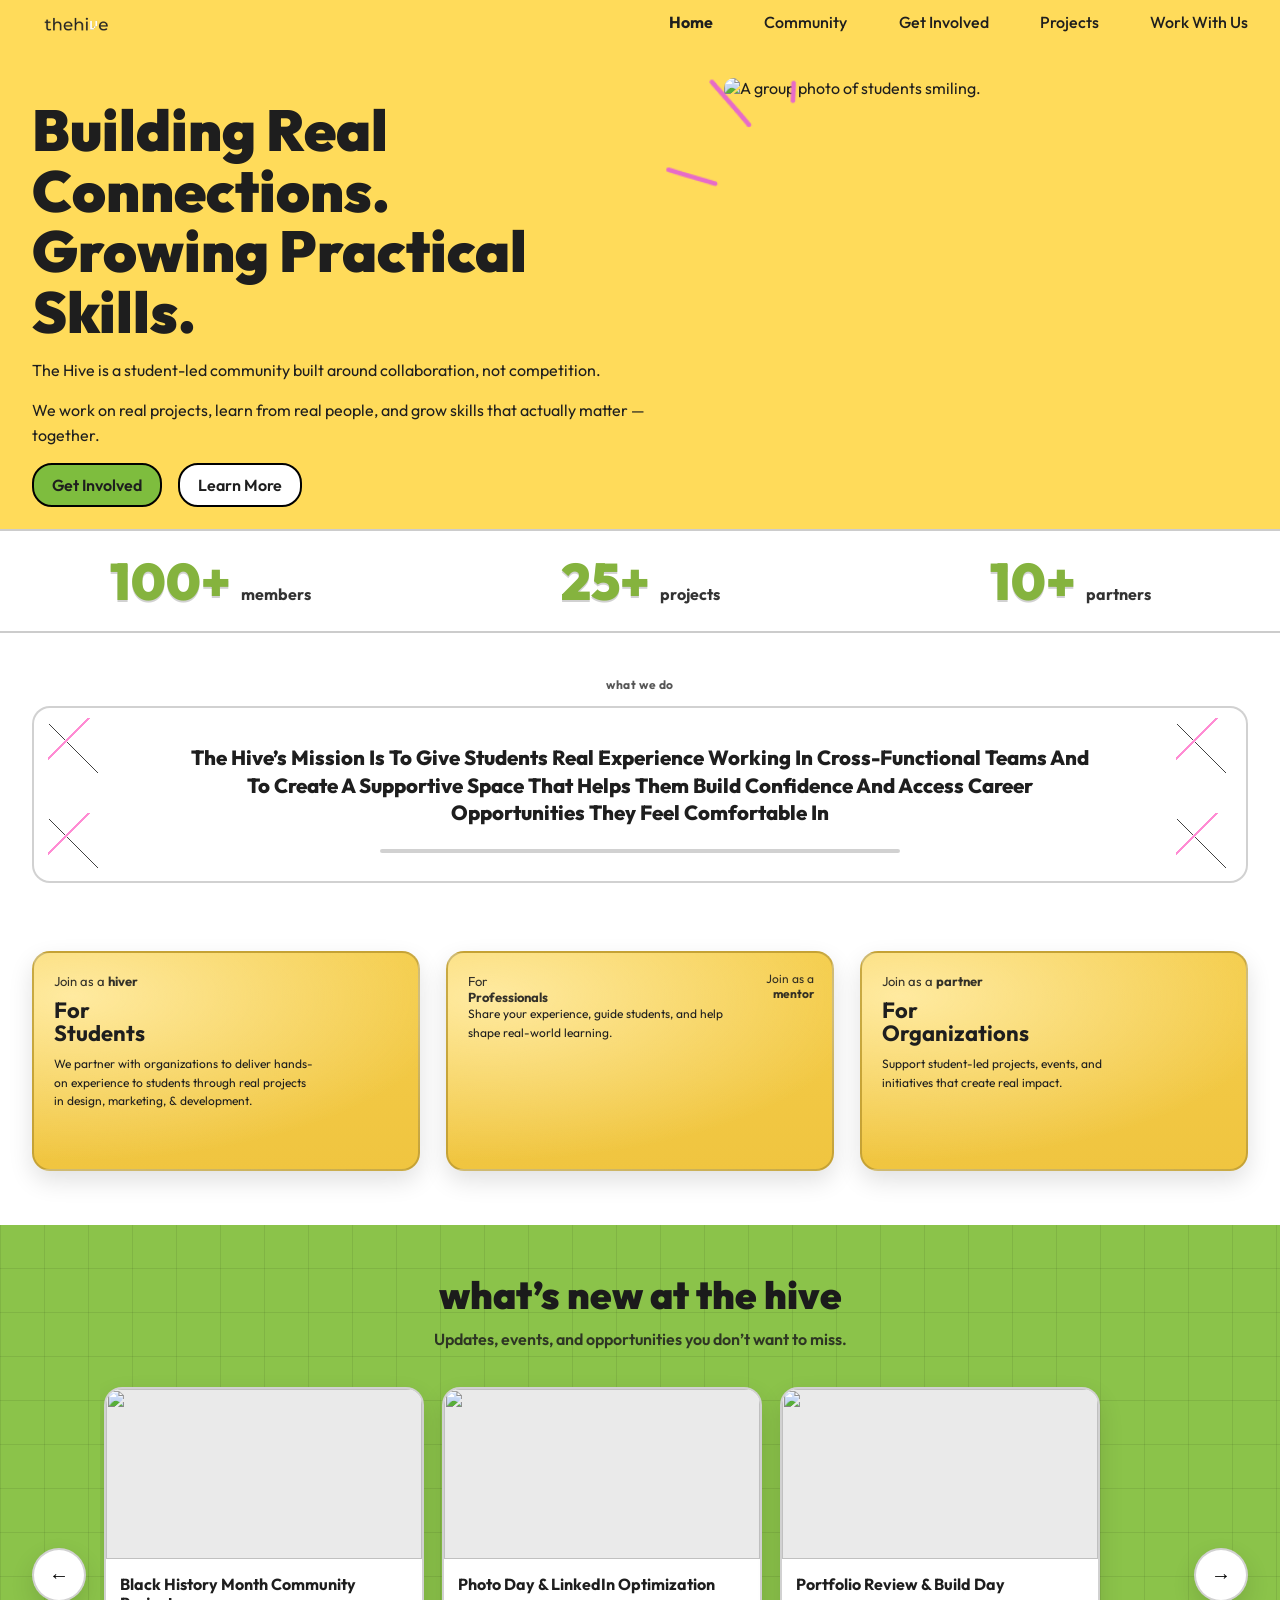
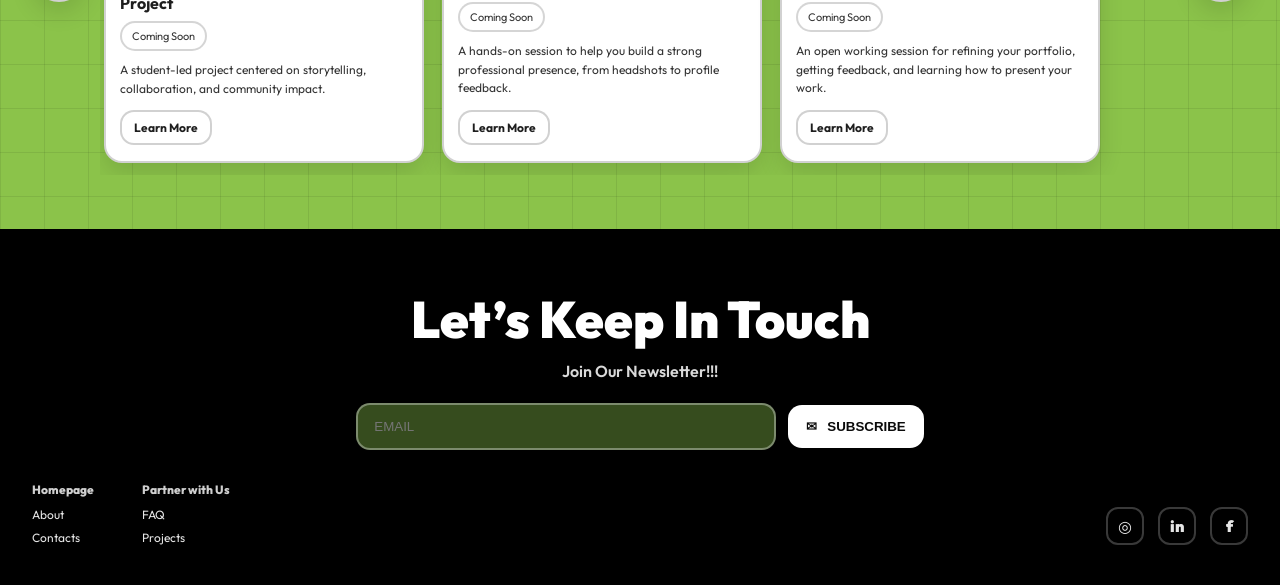
==== commit cfda090f: "Home page section 1" ====
--- a/index.html
+++ b/index.html
@@ -1,229 +1,218 @@
 <!doctype html>
 <html lang="en">
-  <head>
-    <meta charset="UTF-8" />
-    <meta name="viewport" content="width=device-width, initial-scale=1.0" />
-    <title>The Hive</title>
-    <link rel="preconnect" href="https://fonts.googleapis.com">
-    <link rel="preconnect" href="https://fonts.gstatic.com" crossorigin>
-    <link href="https://fonts.googleapis.com/css2?family=Outfit:wght@400;500;600;700;800&display=swap" rel="stylesheet">
-    <link rel="stylesheet" href="styles.css" />
-  </head>
-
-  <body>
-    <!-- NAV -->
-    <header class="site-header">
-      <nav class="nav container" aria-label="Primary">
-        <a class="brand" href="#">
-          <span class="brand-mark">thehi</span><span class="brand-mark--accent">ve</span>
+<head>
+  <meta charset="UTF-8" />
+  <meta name="viewport" content="width=device-width, initial-scale=1.0" />
+  <title>The Hive — Home</title>
+
+  <link rel="preconnect" href="https://fonts.googleapis.com">
+  <link rel="preconnect" href="https://fonts.gstatic.com" crossorigin>
+  <link href="https://fonts.googleapis.com/css2?family=Outfit:wght@100..900&display=swap" rel="stylesheet">
+
+  <link rel="stylesheet" href="styles.css" />
+</head>
+
+<body>
+
+  <!-- SECTION 1: NAV + HERO (YELLOW) -->
+  <section class="section section--yellow section1">
+    <div class="wrap">
+
+      <header class="nav">
+        <a class="logo" href="index.html" aria-label="The Hive home">
+          <img class="logoImg" src="assets/hive logo.png" alt="thehive logo" />
         </a>
 
-        <button class="nav__toggle" type="button" aria-expanded="false" aria-controls="navMenu">
-          <span class="sr-only">Open menu</span>
-          <span class="nav__burger" aria-hidden="true"></span>
+        <nav class="navLinks" aria-label="Primary navigation">
+          <a class="navItem isActive" href="index.html">Home</a>
+          <a class="navItem" href="community.html">Community</a>
+          <a class="navItem" href="getinvolved.html">Get Involved</a>
+          <a class="navItem" href="projects.html">Projects</a>
+          <a class="navItem" href="contactus.html">Work With Us</a>
+        </nav>
+
+        <!-- ✅ NOTE: class name matches CSS: navMenu (not nav__menu) -->
+        <button class="navMenu" id="menuBtn" aria-expanded="false" aria-controls="mobileNav">
+          ☰
         </button>
-
-        <ul class="nav__links" id="navMenu">
-          <li><a href="#" class="nav__link">Home</a></li>
-          <li><a href="#" class="nav__link">Community <span aria-hidden="true">●</span></a></li>
-          <li><a href="#" class="nav__link">Get involved <span aria-hidden="true">●</span></a></li>
-          <li><a href="#" class="nav__link">Projects</a></li>
-          <li><a href="#" class="nav__link">Work With Us</a></li>
-        </ul>
-      </nav>
-    </header>
-
-    <main>
-      <!-- HERO -->
-      <section class="hero">
-        <div class="container hero__grid">
-          <div class="hero__copy">
-            <h1>Building Real Connections.<br />Growing Practical Skills.</h1>
-            <p class="hero__sub">
-              The Hive is a student-led community built around collaboration, not competition.
-            </p>
-            <p class="hero__sub">
-              We work on real projects, learn from real people, and grow skills that actually matter — together.
-            </p>
-
-            <div class="hero__cta">
-              <a class="btn btn--primary" href="#">Get involved</a>
-              <a class="btn btn--ghost" href="#">Learn more</a>
-            </div>
+      </header>
+
+      <!-- mobile -->
+      <div class="mobileNav" id="mobileNav" hidden>
+        <a href="index.html" class="mobileNav__link">Home</a>
+        <a href="community.html" class="mobileNav__link">Community</a>
+        <a href="getinvolved.html" class="mobileNav__link">Get Involved</a>
+        <a href="projects.html" class="mobileNav__link">Projects</a>
+        <a href="contactus.html" class="mobileNav__link">Work With Us</a>
+      </div>
+
+      <div class="heroGrid">
+        <div class="heroText">
+          <h1>Building Real Connections.<br />Growing Practical Skills.</h1>
+          <p>The Hive is a student-led community built around collaboration, not competition.</p>
+          <p>We work on real projects, learn from real people, and grow skills that actually matter — together.</p>
+
+          <div class="heroBtns">
+            <a class="btnGreen" href="getinvolved.html">Get Involved</a>
+            <a class="btnWhite" href="aboutus.html">Learn More</a>
           </div>
-
-          <div class="hero__media">
-            <img
-              src="assets/hero.jpg"
-              alt="A group photo of Hive members smiling outdoors"
-              class="hero__img"
-              loading="lazy"
-            />
-          </div>
-        </div>
-      </section>
-
-      <!-- LOGO STRIP -->
-      <section class="logos" aria-label="Featured on">
-        <div class="container logos__row">
-          <div class="logo-pill">g</div>
-          <div class="logo-pill"></div>
-          <div class="logo-pill">LinkedIn</div>
-          <div class="logo-pill">AFRO</div>
-          <div class="logo-pill">N</div>
-        </div>
-      </section>
-
-      <!-- WHAT WE DO -->
-      <section class="mission">
-        <div class="container mission__wrap">
-          <p class="eyebrow">what we do</p>
-          <h2 class="mission__title">
-            The Hive’s Mission Is To Give Students Real Experience Working In Cross-Functional Teams And To Create A
-            Supportive Space That Helps Them Build Confidence And Access Career Opportunities They Feel Comfortable In
-          </h2>
-        </div>
-      </section>
-
-      <!-- 3 CARDS -->
-      <section class="audiences">
-        <div class="container audiences__grid">
-          <article class="aud-card">
-            <div class="aud-card__top">
-              <p class="aud-card__small">Join as a</p>
-              <p class="aud-card__tag">hive</p>
-            </div>
-            <h3 class="aud-card__title">For Students</h3>
-          </article>
-
-          <article class="aud-card aud-card--tall">
-            <div class="aud-card__top">
-              <p class="aud-card__small">For</p>
-              <p class="aud-card__tag">Professionals</p>
-            </div>
-            <div class="aud-card__mid">
-              <p class="aud-card__desc">
-                Share your experience, guide students, and help them build confidence while learning.
-              </p>
-              <p class="aud-card__tag aud-card__tag--right">Join as a<br><strong>mentor</strong></p>
+        </div>
+
+        <div class="heroImgWrap">
+          <img class="heroImg" src="assets/students smiling.jpg" alt="A group photo of students smiling." />
+          <img class="heroDoodle" src="assets/pink emphasis.png" alt="" />
+        </div>
+      </div>
+
+    </div>
+  </section>
+
+  <!-- STATS (WHITE) -->
+  <section class="section section--white stats">
+    <div class="wrap stats__inner">
+      <div class="stat">
+        <div class="stat__num">100+</div>
+        <div class="stat__label">members</div>
+      </div>
+      <div class="stat">
+        <div class="stat__num">25+</div>
+        <div class="stat__label">projects</div>
+      </div>
+      <div class="stat">
+        <div class="stat__num">10+</div>
+        <div class="stat__label">partners</div>
+      </div>
+    </div>
+  </section>
+
+  <!-- MISSION (WHITE) -->
+  <section class="section section--white mission" id="community">
+    <div class="wrap mission__inner">
+      <div class="mission__kicker">what we do</div>
+
+      <div class="mission__card">
+        <div class="doodle doodle--tl" aria-hidden="true"></div>
+        <div class="doodle doodle--tr" aria-hidden="true"></div>
+        <div class="doodle doodle--bl" aria-hidden="true"></div>
+        <div class="doodle doodle--br" aria-hidden="true"></div>
+
+        <p class="mission__text">
+          The Hive’s Mission Is To Give Students Real Experience Working In Cross-Functional Teams And To Create A
+          Supportive Space That Helps Them Build Confidence And Access Career Opportunities They Feel Comfortable In
+        </p>
+
+        <div class="mission__line" aria-hidden="true"></div>
+      </div>
+    </div>
+  </section>
+
+  <!-- CARDS (WHITE) -->
+  <section class="section section--white cards" id="get-involved">
+    <div class="wrap cards__grid">
+      <article class="infoCard">
+        <div class="infoCard__tag">Join as a <b>hiver</b></div>
+        <h3>For<br/>Students</h3>
+        <p>We partner with organizations to deliver hands-on experience to students through real projects in design,
+          marketing, & development.</p>
+      </article>
+
+      <article class="infoCard">
+        <div class="infoCard__tag">For<br/><b>Professionals</b></div>
+        <div class="infoCard__corner">Join as a<br/><b>mentor</b></div>
+        <p class="infoCard__small">Share your experience, guide students, and help shape real-world learning.</p>
+      </article>
+
+      <article class="infoCard">
+        <div class="infoCard__tag">Join as a <b>partner</b></div>
+        <h3>For<br/>Organizations</h3>
+        <p>Support student-led projects, events, and initiatives that create real impact.</p>
+      </article>
+    </div>
+  </section>
+
+  <!-- NEWS (GREEN) -->
+  <section class="section section--green news" id="projects">
+    <div class="wrap">
+      <h2>what’s new at the hive</h2>
+      <p class="news__sub">Updates, events, and opportunities you don’t want to miss.</p>
+
+      <div class="carousel">
+        <button class="carousel__btn" id="prevBtn" aria-label="Previous">←</button>
+
+        <div class="carousel__track" id="track" tabindex="0" aria-label="Event cards">
+          <article class="eventCard">
+            <img src="assets/event1.jpg" alt="" />
+            <div class="eventCard__body">
+              <h3>Black History Month Community Project</h3>
+              <div class="pill">Coming Soon</div>
+              <p>A student-led project centered on storytelling, collaboration, and community impact.</p>
+              <a class="btnMini" href="#learn">Learn More</a>
             </div>
           </article>
 
-          <article class="aud-card aud-card--narrow">
-            <div class="aud-card__top">
-              <p class="aud-card__small">Join as a</p>
-              <p class="aud-card__tag">partner</p>
+          <article class="eventCard">
+            <img src="assets/event2.jpg" alt="" />
+            <div class="eventCard__body">
+              <h3>Photo Day & LinkedIn Optimization</h3>
+              <div class="pill">Coming Soon</div>
+              <p>A hands-on session to help you build a strong professional presence, from headshots to profile feedback.</p>
+              <a class="btnMini btnMini--green" href="#learn">Learn More</a>
             </div>
-            <h3 class="aud-card__title">For Organizations</h3>
-            <p class="aud-card__desc">
-              Support student-led projects, events, and initiatives that create real impact.
-            </p>
           </article>
-        </div>
-      </section>
-
-      <!-- WHAT'S NEW (SLIDER) -->
-      <section class="news">
-        <div class="news__bg">
-          <div class="container news__header">
-            <h2 class="news__title">what’s new at the hive</h2>
-            <p class="news__sub">Updates, events, and opportunities you don’t want to miss.</p>
+
+          <article class="eventCard">
+            <img src="assets/event3.jpg" alt="" />
+            <div class="eventCard__body">
+              <h3>Portfolio Review & Build Day</h3>
+              <div class="pill">Coming Soon</div>
+              <p>An open working session for refining your portfolio, getting feedback, and learning how to present your work.</p>
+              <a class="btnMini btnMini--pink" href="#learn">Learn More</a>
+            </div>
+          </article>
+        </div>
+
+        <button class="carousel__btn" id="nextBtn" aria-label="Next">→</button>
+      </div>
+    </div>
+  </section>
+
+  <!-- FOOTER (BLACK) -->
+  <footer class="section section--black footer" id="work">
+    <div class="wrap footer__inner">
+      <h2>Let’s Keep In Touch</h2>
+      <p class="footer__sub">Join Our Newsletter!!!</p>
+
+      <form class="newsletter" onsubmit="return false;">
+        <input class="newsletter__input" type="email" placeholder="EMAIL" aria-label="Email" />
+        <button class="newsletter__btn" type="submit">
+          <span class="mailIcon" aria-hidden="true">✉</span>
+          SUBSCRIBE
+        </button>
+      </form>
+
+      <div class="footer__bottom">
+        <div class="footer__links">
+          <div class="footer__col">
+            <div class="footer__title">Homepage</div>
+            <a href="#community">About</a>
+            <a href="#work">Contacts</a>
           </div>
-
-          <div class="container news__controls">
-            <button class="circle-btn" type="button" data-news-prev aria-label="Previous posts">←</button>
-            <button class="circle-btn" type="button" data-news-next aria-label="Next posts">→</button>
+          <div class="footer__col">
+            <div class="footer__title">Partner with Us</div>
+            <a href="#learn">FAQ</a>
+            <a href="#projects">Projects</a>
           </div>
-
-          <div class="container">
-            <div class="news__track" data-news-track>
-              <article class="post">
-                <img class="post__img" src="assets/post1.jpg" alt="" loading="lazy" />
-                <div class="post__body">
-                  <h3 class="post__title">Black History Month Community Project</h3>
-                  <p class="post__meta">Coming Soon</p>
-                  <p class="post__text">A student-led project centered on storytelling, collaboration, and community impact.</p>
-                  <a class="btn btn--chip" href="#">Learn More</a>
-                </div>
-              </article>
-
-              <article class="post">
-                <img class="post__img" src="assets/post2.jpg" alt="" loading="lazy" />
-                <div class="post__body">
-                  <h3 class="post__title">Photo Day & LinkedIn Optimization</h3>
-                  <p class="post__meta">Coming Soon</p>
-                  <p class="post__text">A hands-on session to help you build a strong professional presence.</p>
-                  <a class="btn btn--chip" href="#">Learn More</a>
-                </div>
-              </article>
-
-              <article class="post">
-                <img class="post__img" src="assets/post3.jpg" alt="" loading="lazy" />
-                <div class="post__body">
-                  <h3 class="post__title">Portfolio Review & Build Day</h3>
-                  <p class="post__meta">Coming Soon</p>
-                  <p class="post__text">An open working session for refining your portfolio and getting feedback.</p>
-                  <a class="btn btn--chip" href="#">Learn More</a>
-                </div>
-              </article>
-
-              <article class="post">
-                <img class="post__img" src="assets/post4.jpg" alt="" loading="lazy" />
-                <div class="post__body">
-                  <h3 class="post__title">More Opportunities</h3>
-                  <p class="post__meta">Coming Soon</p>
-                  <p class="post__text">More events and ways to get involved are on the way.</p>
-                  <a class="btn btn--chip" href="#">Learn More</a>
-                </div>
-              </article>
-            </div>
-          </div>
-        </div>
-      </section>
-
-      <!-- FOOTER FORM -->
-      <section class="cta-footer">
-        <div class="container cta-footer__wrap">
-          <h2>Ready to work with us?</h2>
-          <p>Let’s build something meaningful together</p>
-
-          <form class="footer-form">
-            <div class="footer-form__row">
-              <label>
-                <span class="footer-form__label">Name</span>
-                <input type="text" name="name" placeholder="First name" />
-              </label>
-              <label>
-                <span class="footer-form__label"> </span>
-                <input type="text" name="last" placeholder="Last name" />
-              </label>
-            </div>
-
-            <label>
-              <span class="footer-form__label">Email</span>
-              <input type="email" name="email" placeholder="yourname@email.com" />
-            </label>
-
-            <label>
-              <span class="footer-form__label">Message</span>
-              <textarea name="message" rows="4" placeholder="Tell us what you’re looking for..."></textarea>
-            </label>
-
-            <button class="btn btn--primary btn--dark" type="submit">Send</button>
-          </form>
-
-          <div class="footer-meta">
-            <p class="footer-meta__left">thehive.club@uleth.ca</p>
-            <div class="footer-meta__right">
-              <a href="#">Instagram</a>
-              <a href="#">Facebook</a>
-              <a href="#">LinkedIn</a>
-            </div>
-          </div>
-        </div>
-      </section>
-    </main>
-
-    <script src="script.js"></script>
-  </body>
-</html>
+        </div>
+
+        <div class="footer__socials" aria-label="Social links">
+          <a href="#" aria-label="Instagram">◎</a>
+          <a href="#" aria-label="LinkedIn">in</a>
+          <a href="#" aria-label="Facebook">f</a>
+        </div>
+      </div>
+    </div>
+  </footer>
+
+  <script src="app.js"></script>
+</body>
+</html>
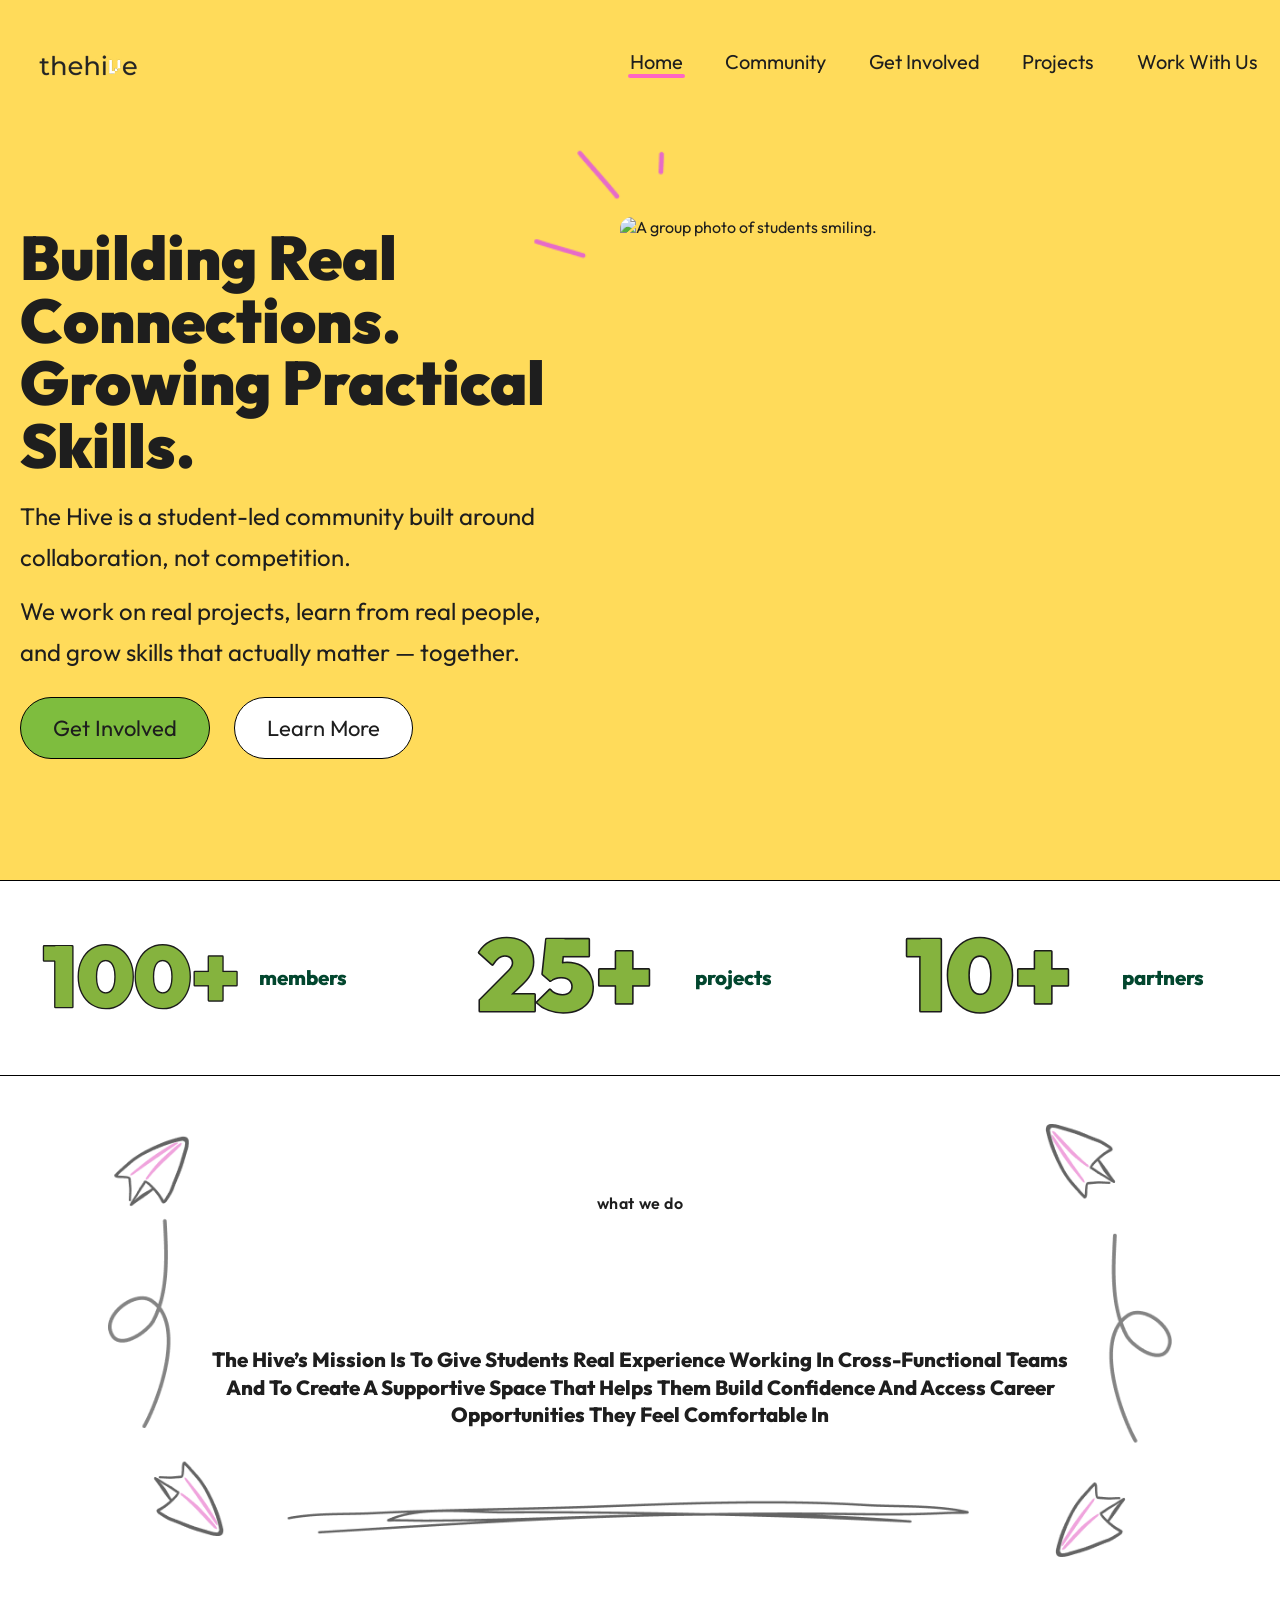
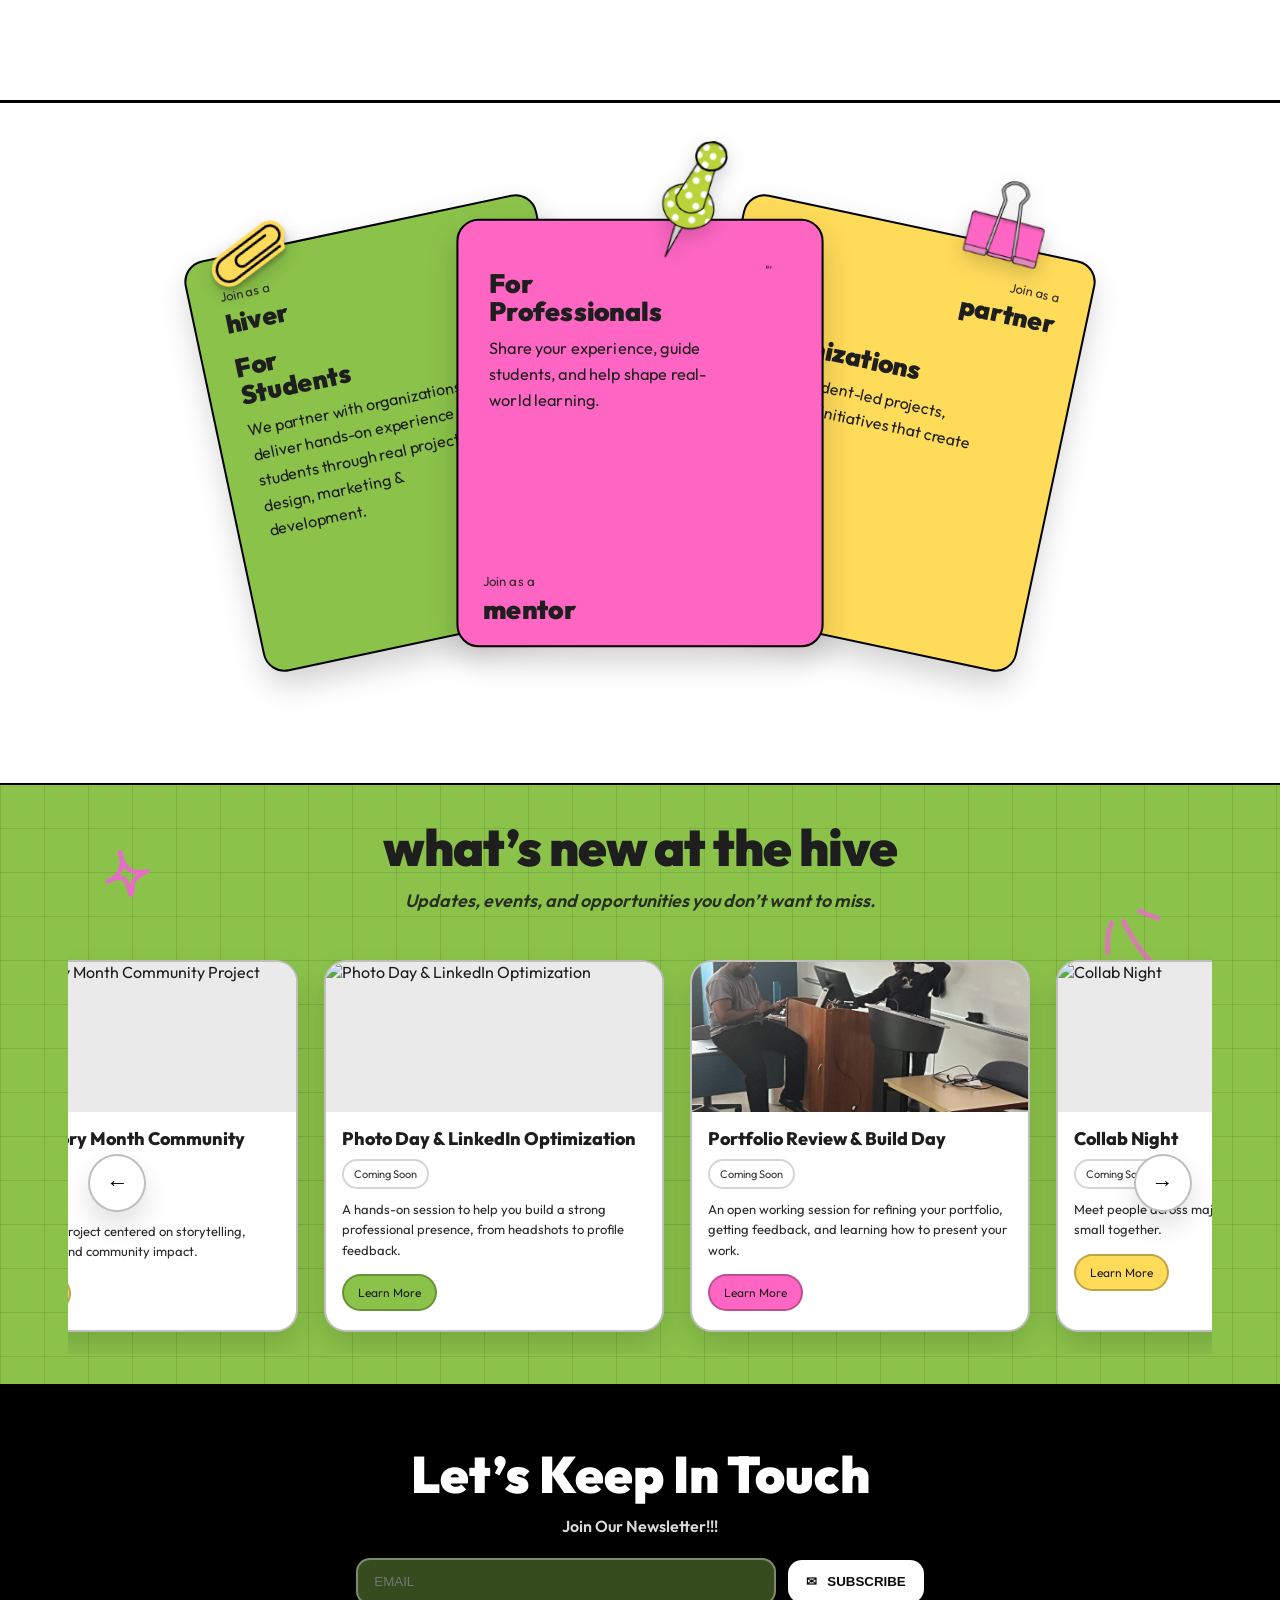
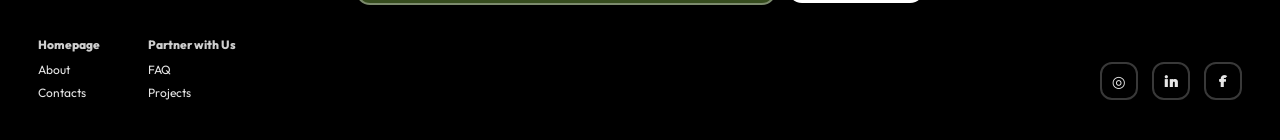
==== commit ef216920: "home page" ====
--- a/index.html
+++ b/index.html
@@ -48,7 +48,7 @@
 
       <div class="heroGrid">
         <div class="heroText">
-          <h1>Building Real Connections.<br />Growing Practical Skills.</h1>
+            <h1>Building Real Connections.<br />Growing Practical Skills.</h1>
           <p>The Hive is a student-led community built around collaboration, not competition.</p>
           <p>We work on real projects, learn from real people, and grow skills that actually matter — together.</p>
 
@@ -69,112 +69,193 @@
 
   <!-- STATS (WHITE) -->
   <section class="section section--white stats">
-    <div class="wrap stats__inner">
-      <div class="stat">
-        <div class="stat__num">100+</div>
-        <div class="stat__label">members</div>
-      </div>
-      <div class="stat">
-        <div class="stat__num">25+</div>
-        <div class="stat__label">projects</div>
-      </div>
-      <div class="stat">
-        <div class="stat__num">10+</div>
-        <div class="stat__label">partners</div>
-      </div>
-    </div>
-  </section>
+  <div class="wrap stats__inner">
+
+    <div class="stat">
+      <svg class="statSvg" viewBox="0 0 260 120" role="img" aria-label="100 plus">
+        <text x="0" y="92" class="statSvgText">100+</text>
+      </svg>
+      <div class="stat__label">members</div>
+    </div>
+
+    <div class="stat">
+      <svg class="statSvg" viewBox="0 0 220 120" role="img" aria-label="25 plus">
+        <text x="0" y="92" class="statSvgText">25+</text>
+      </svg>
+      <div class="stat__label">projects</div>
+    </div>
+
+    <div class="stat">
+      <svg class="statSvg" viewBox="0 0 220 120" role="img" aria-label="10 plus">
+        <text x="0" y="92" class="statSvgText">10+</text>
+      </svg>
+      <div class="stat__label">partners</div>
+    </div>
+
+  </div>
+</section>
 
   <!-- MISSION (WHITE) -->
-  <section class="section section--white mission" id="community">
-    <div class="wrap mission__inner">
-      <div class="mission__kicker">what we do</div>
-
-      <div class="mission__card">
-        <div class="doodle doodle--tl" aria-hidden="true"></div>
-        <div class="doodle doodle--tr" aria-hidden="true"></div>
-        <div class="doodle doodle--bl" aria-hidden="true"></div>
-        <div class="doodle doodle--br" aria-hidden="true"></div>
-
-        <p class="mission__text">
+   
+ <section class="section section--white mission section--lined" id="community">
+  <div class="wrap">
+    <div class="missionBanner">
+      <img class="missionBg" src="assets/paperplanes.png" alt="" aria-hidden="true" />
+
+      <div class="missionContent">
+        <div class="missionKicker">what we do</div>
+
+        <p class="missionText">
           The Hive’s Mission Is To Give Students Real Experience Working In Cross-Functional Teams And To Create A
           Supportive Space That Helps Them Build Confidence And Access Career Opportunities They Feel Comfortable In
         </p>
 
-        <div class="mission__line" aria-hidden="true"></div>
-      </div>
-    </div>
-  </section>
-
-  <!-- CARDS (WHITE) -->
-  <section class="section section--white cards" id="get-involved">
-    <div class="wrap cards__grid">
-      <article class="infoCard">
-        <div class="infoCard__tag">Join as a <b>hiver</b></div>
-        <h3>For<br/>Students</h3>
-        <p>We partner with organizations to deliver hands-on experience to students through real projects in design,
-          marketing, & development.</p>
+        <div class="missionScribble" aria-hidden="true"></div>
+      </div>
+    </div>
+  </div>
+</section>
+
+ <section class="section section--white roles" id="get-involved">
+  <div class="wrap">
+    <div class="rolesStage" id="rolesStage">
+
+      <!-- LEFT (GREEN) -->
+      <article class="roleCard roleCard--green is-left" data-slot="left" tabindex="0">
+        <img class="clipImg clipImg--left" src="assets/pin.png" alt="" aria-hidden="true" />
+
+        <div class="roleTop">
+          <div class="roleKicker">Join as a</div>
+          <div class="roleTitleBig">hiver</div>
+        </div>
+
+        <h3 class="roleHeading">For<br>Students</h3>
+
+        <p class="roleBody">
+          We partner with organizations to deliver hands-on experience to students through real projects in design,
+          marketing & development.
+        </p>
       </article>
 
-      <article class="infoCard">
-        <div class="infoCard__tag">For<br/><b>Professionals</b></div>
-        <div class="infoCard__corner">Join as a<br/><b>mentor</b></div>
-        <p class="infoCard__small">Share your experience, guide students, and help shape real-world learning.</p>
+      <!-- CENTER (PINK) -->
+      <article class="roleCard roleCard--pink is-center is-active" data-slot="center" tabindex="0">
+        <img class="clipImg clipImg--center" src="assets/pin polka.png" alt="" aria-hidden="true" />
+
+        <h3 class="roleHeading">For<br>Professionals</h3>
+
+        <p class="roleBody">
+          Share your experience, guide students, and help shape real-world learning.
+        </p>
+
+        <div class="roleBottom">
+          <div class="roleKicker">Join as a</div>
+          <div class="roleTitleBig">mentor</div>
+        </div>
       </article>
 
-      <article class="infoCard">
-        <div class="infoCard__tag">Join as a <b>partner</b></div>
-        <h3>For<br/>Organizations</h3>
-        <p>Support student-led projects, events, and initiatives that create real impact.</p>
+      <!-- RIGHT (YELLOW) -->
+      <article class="roleCard roleCard--yellow is-right" data-slot="right" tabindex="0">
+        <img class="clipImg clipImg--right" src="assets/clip.png" alt="" aria-hidden="true" />
+
+        <div class="roleTop roleTop--right">
+          <div class="roleKicker">Join as a</div>
+          <div class="roleTitleBig">partner</div>
+        </div>
+
+        <h3 class="roleHeading">For<br>Organizations</h3>
+
+        <p class="roleBody">
+          Support student-led projects, events, and initiatives that create real impact.
+        </p>
       </article>
-    </div>
-  </section>
-
-  <!-- NEWS (GREEN) -->
-  <section class="section section--green news" id="projects">
-    <div class="wrap">
+
+    </div>
+  </div>
+</section>
+
+  <!-- NEWS / CAROUSEL SECTION -->
+<section class="section section--green hiveNews" id="news">
+  <div class="wrap hiveNews__inner">
+
+    <!-- doodles (assets) -->
+    <img class="hiveNews__star hiveNews__star--left" src="assets/4 star.png" alt="" aria-hidden="true" />
+    <img class="hiveNews__star hiveNews__star--right" src="assets/pink upside empasis.png" alt="" aria-hidden="true" />
+
+    <header class="hiveNews__header">
       <h2>what’s new at the hive</h2>
-      <p class="news__sub">Updates, events, and opportunities you don’t want to miss.</p>
-
-      <div class="carousel">
-        <button class="carousel__btn" id="prevBtn" aria-label="Previous">←</button>
-
-        <div class="carousel__track" id="track" tabindex="0" aria-label="Event cards">
-          <article class="eventCard">
-            <img src="assets/event1.jpg" alt="" />
-            <div class="eventCard__body">
+      <p>Updates, events, and opportunities you don’t want to miss.</p>
+    </header>
+
+    <div class="hiveNews__carousel" data-carousel>
+      <button class="newsArrow newsArrow--left" type="button" data-prev aria-label="Previous">
+        ←
+      </button>
+
+      <!-- viewport clips the “cut off” cards -->
+      <div class="newsViewport">
+        <div class="newsTrack" data-track>
+          <!-- card 1 -->
+          <article class="newsCard">
+            <img src="assets/IMG_0943.JPG" alt="Black History Month Community Project" />
+            <div class="newsCard__body">
               <h3>Black History Month Community Project</h3>
-              <div class="pill">Coming Soon</div>
+              <span class="pill">Coming Soon</span>
               <p>A student-led project centered on storytelling, collaboration, and community impact.</p>
-              <a class="btnMini" href="#learn">Learn More</a>
-            </div>
-          </article>
-
-          <article class="eventCard">
-            <img src="assets/event2.jpg" alt="" />
-            <div class="eventCard__body">
-              <h3>Photo Day & LinkedIn Optimization</h3>
-              <div class="pill">Coming Soon</div>
+              <a class="btnMini btnMini--yellow" href="#">Learn More</a>
+            </div>
+          </article>
+
+          <!-- card 2 -->
+          <article class="newsCard">
+            <img src="assets/IMG_4270.jpg" alt="Photo Day & LinkedIn Optimization" />
+            <div class="newsCard__body">
+              <h3>Photo Day &amp; LinkedIn Optimization</h3>
+              <span class="pill">Coming Soon</span>
               <p>A hands-on session to help you build a strong professional presence, from headshots to profile feedback.</p>
-              <a class="btnMini btnMini--green" href="#learn">Learn More</a>
-            </div>
-          </article>
-
-          <article class="eventCard">
-            <img src="assets/event3.jpg" alt="" />
-            <div class="eventCard__body">
-              <h3>Portfolio Review & Build Day</h3>
-              <div class="pill">Coming Soon</div>
+              <a class="btnMini btnMini--green" href="#">Learn More</a>
+            </div>
+          </article>
+
+          <!-- card 3 -->
+          <article class="newsCard">
+            <img src="assets/porfolio.jpg" alt="Portfolio Review & Build Day" />
+            <div class="newsCard__body">
+              <h3>Portfolio Review &amp; Build Day</h3>
+              <span class="pill">Coming Soon</span>
               <p>An open working session for refining your portfolio, getting feedback, and learning how to present your work.</p>
-              <a class="btnMini btnMini--pink" href="#learn">Learn More</a>
-            </div>
-          </article>
-        </div>
-
-        <button class="carousel__btn" id="nextBtn" aria-label="Next">→</button>
-      </div>
-    </div>
-  </section>
+              <a class="btnMini btnMini--pink" href="#">Learn More</a>
+            </div>
+          </article>
+
+          <!-- extra cards (these are the ones that will be “cut off” at the ends) -->
+          <article class="newsCard">
+            <img src="assets/leadfest 3 smile.JPG" alt="Collab Night" />
+            <div class="newsCard__body">
+              <h3>Collab Night</h3>
+              <span class="pill">Coming Soon</span>
+              <p>Meet people across majors and build something small together.</p>
+              <a class="btnMini btnMini--yellow" href="#">Learn More</a>
+            </div>
+          </article>
+
+          <article class="newsCard">
+            <img src="assets/event-workshop.jpg" alt="Workshop Series" />
+            <div class="newsCard__body">
+              <h3>Workshop Series</h3>
+              <span class="pill">Coming Soon</span>
+              <p>Short, practical sessions to level up your skills and confidence.</p>
+              <a class="btnMini btnMini--green" href="#">Learn More</a>
+            </div>
+          </article>
+        </div>
+      </div>
+
+      <button class="newsArrow newsArrow--right" type="button" data-next aria-label="Next">
+        →
+      </button>
+    </div>
+  </div>
+</section>
 
   <!-- FOOTER (BLACK) -->
   <footer class="section section--black footer" id="work">
--- a/styles.css
+++ b/styles.css
@@ -0,0 +1,841 @@
+/* =========================================================
+   THE HIVE — CLEAN LAYOUT (FULL-WIDTH + SMALL PADDING)
+========================================================= */
+
+/* =========================
+   TOKENS
+========================= */
+:root{
+  --yellow: #FFDB5A;
+  --ink: #1E1E1E;
+
+  --btn-green: #7EBD3E;
+
+  /* IMPORTANT: small consistent side padding (no huge gaps on big screens) */
+  --side-pad: clamp(20px, 3vw, 48px);
+
+  --radius: 18px;
+  --radius-btn: 999px;
+  --radius-img: 12px;
+
+  --border: 1.5px solid #000;
+  --soft-border: 2px solid rgba(0,0,0,.18);
+  --shadow: 0 10px 24px rgba(0,0,0,.12);
+
+  --news-green: #8BC34A;
+}
+
+*{ box-sizing:border-box; }
+html,body{
+  margin:0;
+  padding:0;
+  font-family:"Outfit", system-ui, sans-serif;
+  color:var(--ink);
+  overflow-x: hidden; /* safety */
+}
+img{ display:block; max-width:100%; }
+a{ color:inherit; text-decoration:none; }
+
+/* =========================
+   LAYOUT SYSTEM
+========================= */
+.section{
+  width: 100%;
+  overflow-x: clip; /* clips doodles/overhangs without side scroll */
+}
+
+/* Full-width container with small padding (fixes big-screen side gaps) */
+.wrap{
+  width: 100%;
+  margin: 0;
+  padding-inline: var(--side-pad);
+}
+
+/* section backgrounds */
+.section--yellow{ background: var(--yellow); }
+.section--white{ background: #fff; }
+.section--green{
+  background:
+    linear-gradient(0deg, rgba(0,0,0,.08) 1px, transparent 1px),
+    linear-gradient(90deg, rgba(0,0,0,.08) 1px, transparent 1px);
+  background-size: 44px 44px;
+  background-color: var(--news-green);
+}
+.section--black{ background:#000; color:#fff; }
+
+/* =========================
+   SECTION 1 (NAV + HERO)
+========================= */
+.section1{
+  padding: 28px 0 24px;
+  min-height: 92vh;  /* almost full page */
+}
+
+.section1 > .wrap{
+  min-height: inherit;
+  display: flex;
+  flex-direction: column;
+}
+
+.section1 .wrap{
+  max-width: 1860px;
+  margin: 0 auto;
+  padding-inline: clamp(16px, 1.6vw, 24px);
+}
+/* NAV */
+/* Make nav wider and balanced */
+.nav{
+  display: flex;
+  align-items: center;
+  justify-content: flex-start;  /* NOT space-between */
+  gap: 24px;
+  width: 100%;
+}
+
+.logoImg{
+  height: 68px;
+  width:auto;
+}
+
+/* desktop links */
+.navLinks{
+  display:flex;
+  gap: clamp(14px, 3vw, 50px);
+  align-items:center;
+  white-space: nowrap; 
+  margin-left: auto; 
+}
+.navItem{
+  font-size: 20px;
+  font-weight: 400;
+  line-height: 1;
+  position: relative;
+  padding: 8px 2px;  
+}
+/* underline (hidden by default) */
+.navItem::after{
+  content: "";
+  position: absolute;
+  left: 0;
+  bottom: 2px;
+  width: 100%;
+  height: 4px;
+  border-radius: 999px;
+  background: transparent;
+  transform: scaleX(0);
+  transform-origin: left;
+  transition: transform .18s ease, background-color .18s ease;
+}
+
+/* hover underline (choose hover color here) */
+.navItem:hover::after{
+  background: #7EBD3E;        /* green hover */
+  transform: scaleX(1);
+}
+
+/* ACTIVE page underline (choose active color here) */
+.navItem.isActive::after{
+  background: #FF66C4;        /* pink active */
+  transform: scaleX(1);
+}
+
+/* Optional: active text color */
+.navItem.isActive{
+  color: #1E1E1E;             /* keep black OR change */
+  /* color: #FF66C4; */       /* uncomment if you want pink text */
+}
+
+/* hamburger */
+.navMenu{
+  display:none;
+  border: 2px solid #000;
+  background:#fff;
+  border-radius: 10px;
+  padding: 8px 10px;
+  cursor:pointer;
+}
+
+/* mobile dropdown */
+.mobileNav{
+  margin-top: 12px;
+  border-top: 1px solid rgba(0,0,0,.18);
+  background: rgba(255,255,255,.35);
+  backdrop-filter: blur(6px);
+  padding: 10px 0 14px;
+}
+.mobileNav__link{
+  display:block;
+  padding: 10px 12px;
+  border-radius: 12px;
+}
+.mobileNav__link:hover{
+  background: rgba(255,255,255,.45);
+}
+
+/* HERO */
+.heroGrid{
+  flex: 1;
+  display:grid;
+  grid-template-columns: 1.15fr minmax(460px, 640px);
+  gap: clamp(18px, 3vw, 50px);
+  align-items:center;
+  padding-top: 34px; /* pushes hero down */
+}
+
+.heroText h1{
+  margin: 0 0 18px;
+  font-weight: 900;
+  font-size: clamp(44px, 4.8vw, 86px);
+  line-height: 1.02;
+}
+
+/* bigger body text */
+.heroText p{
+  margin: 0 0 14px;
+  font-size: clamp(14px, 4.8vw, 24px);
+  font-weight: 400;
+  line-height: 1.7;
+  max-width: 62ch;
+}
+
+.heroBtns{
+  display:flex;
+  gap: 24px;
+  margin-top: 24px;
+  flex-wrap:wrap;
+}
+
+.btnGreen,
+.btnWhite{
+  border: var(--border);
+  border-radius: var(--radius-btn);
+  padding: 16px 32px;
+  font-size: 22px;
+  display:inline-flex;
+  align-items:center;
+  justify-content:center;
+  white-space: nowrap;
+}
+
+.btnGreen{ background: var(--btn-green); }
+.btnWhite{ background: #fff; }
+
+/* ===== Button hover states ===== */
+.btnGreen,
+.btnWhite{
+  transition: transform .15s ease, background-color .15s ease, box-shadow .15s ease;
+  will-change: transform;
+}
+
+/* subtle pop */
+.btnGreen:hover,
+.btnWhite:hover{
+  transform: translateY(-1px) scale(1.03);
+  box-shadow: 0 12px 26px rgba(0,0,0,.16);
+}
+
+/* Green button hover (slightly brighter green) */
+.btnGreen:hover{
+  background: #8FD44D; /* brighter hive green */
+}
+
+/* White button hover (soft gray) */
+.btnWhite:hover{
+  background: #F2F2F2;
+}
+
+/* Optional: pressed state */
+.btnGreen:active,
+.btnWhite:active{
+  transform: translateY(0) scale(0.99);
+  box-shadow: 0 6px 16px rgba(0,0,0,.12);
+}
+/* Image */
+.heroImgWrap{
+  position:relative;
+  width:100%;
+  overflow: visible;
+  border-radius: var(--radius-img);
+}
+
+.heroImg{
+  width:100%;
+  aspect-ratio: 720 / 620;
+  object-fit: cover;
+  border-radius: var(--radius-img);
+}
+
+/* doodle */
+.heroDoodle{
+  position:absolute;
+  left: -88px;  
+  top: -98px;
+  width: 140px;
+  height:auto;
+  pointer-events:none;
+  
+}
+
+/* =========================
+   STATS
+========================= */
+/* ===== STATS (SVG stroke, clean outline) ===== */
+
+.stats{
+  border-top: 1px solid #000;
+  border-bottom: 1px solid #000;
+}
+
+.stats__inner{
+  display:grid;
+  grid-template-columns: repeat(3, 1fr);
+  text-align:center;
+  padding: 34px 0;
+  gap: 10px;
+}
+
+.stat{
+  display:flex;
+  align-items:center;
+  justify-content:center;
+  gap: 16px;
+}
+
+.statSvg{
+  width: clamp(170px, 18vw, 360px);
+  height: auto;
+  overflow: visible;
+}
+
+.statSvgText{
+  font-family: "Outfit", system-ui, sans-serif;
+  font-weight: 900;
+  font-size: 96px;
+  fill: #85b33e;
+  stroke: #1b1b1b;
+  stroke-width: 3px;
+  paint-order: stroke fill;
+  stroke-linejoin: round;
+  stroke-linecap: round;
+}
+
+.stat__label{
+  font-size: clamp(20px, 1.6vw, 30px);
+  font-weight: 800;
+  color: #02462E;
+  position: relative;
+  left: -30px;/* move label up slightly */
+}
+
+/* =========================
+   MISSION
+========================= */
+/* section divider */
+.section--lined{
+     border-bottom: 1px solid #000;
+    }
+
+/* ===== Mission banner with image + text overlay ===== */
+.mission{
+  padding: 48px 0 56px;
+}
+
+.missionBanner{
+  position: relative;
+  max-width: 1400px;
+  margin: 0 auto;
+  background: #fff; 
+  height: clamp(520px, 24vw, 620px);
+  border-left: none;
+  border-right: none;
+  overflow: hidden;
+}
+
+/* doodle background image */
+.missionBg{
+  position: absolute;
+  inset: 0;
+  width: 100%;
+  height: 100%;
+  object-fit: contain;          /* crop like Figma */
+  object-position: center;    /* adjust if needed */
+  pointer-events: none;
+  user-select: none;
+}
+
+/* content overlay */
+.missionContent{
+    padding-inline: clamp(18px, 4vw, 44px);
+  position: relative;
+  z-index: 2;
+  height: 100%;
+  display: grid;
+  place-items: center;
+  text-align: center;
+  padding: 18px 22px;
+}
+
+.missionKicker{
+  font-weight: 600;
+  font-size: 16px;
+  letter-spacing: .6px;
+  margin-bottom: 10px;
+}
+
+.missionText{
+  margin-inline: auto;
+  max-width: min(860px, 86%);
+  font-weight: 800;
+  line-height: 1.35;
+  font-size: clamp(12px, 1.6vw, 26px);
+}
+
+/* optional: add the scribble line as a real line (if your image doesn’t include it) */
+.missionScribble{
+  width: min(420px, 50%);
+  height: 4px;
+  border-radius: 999px;
+  margin-top: 18px;
+}
+
+
+/* =========================
+   CARDS
+========================= */
+/* =========================
+   ROLES (3 cards)
+========================= */
+.roles{
+  padding: 70px 0 90px;
+  border-top: 2px solid #000;
+  border-bottom: 2px solid #000;
+}
+
+.rolesStage{
+  position: relative;
+  min-height: 520px;
+  display: grid;
+  place-items: center;
+  overflow: visible;
+}
+
+/* base card */
+.roleCard{
+  position: absolute;
+  width: min(360px, 82vw);
+  height: 420px;
+  border: 2px solid #000;
+  border-radius: 22px;
+  padding: 30px 30px;
+  background: #fff;
+  box-shadow: 0 14px 30px rgba(0,0,0,.18);
+  transition: transform .25s ease, z-index .2s ease;
+  cursor: pointer;
+}
+
+/* colors */
+.roleCard--green{  background: #8BC34A; }
+.roleCard--pink{   background: #FF66C4; }
+.roleCard--yellow{ background: #FFDB5A; }
+/* default positions */
+.roleCard.is-left{
+  transform: translateX(-240px) rotate(-12deg);
+  z-index: 1;
+}
+.roleCard.is-center{
+  transform: translateX(0) rotate(0deg) scale(1.02);
+  z-index: 3;
+}
+.roleCard.is-right{
+  transform: translateX(240px) rotate(12deg);
+  z-index: 1;
+}
+
+/* hover = enlarge a bit */
+.roleCard:hover{
+  transform: translateX(var(--tx, 0px)) rotate(var(--rot, 0deg)) scale(1.06);
+  z-index: 6;
+}
+
+/* feed the hover transform variables */
+.roleCard.is-left{ --tx: -240px; --rot: -12deg; }
+.roleCard.is-center{ --tx: 0px; --rot: 0deg; }
+.roleCard.is-right{ --tx: 240px; --rot: 12deg; }
+
+/* text */
+.roleKicker{
+  font-size: 13px;
+  font-weight: 400;
+  opacity: .9;
+}
+
+.roleTitleBig{
+  font-size: 26px;
+  font-weight: 900;
+  line-height: 1.05;
+}
+
+.roleHeading{
+  margin: 18px 0 10px;
+  font-size: 26px;
+  font-weight: 900;
+  line-height: 1.05;
+}
+
+.roleBody{
+  margin: 0;
+  font-size: 16px;
+  line-height: 1.6;
+  max-width: 240px;
+}
+
+.roleTop{
+  display: flex;
+  flex-direction: column;
+  gap: 6px;
+}
+
+.roleTop--right{
+  align-items: flex-end;
+  text-align: right;
+}
+
+.roleBottom{
+  position: absolute;
+  bottom: 22px;
+  left: 24px;
+  display: flex;
+  flex-direction: column;
+  gap: 6px;
+}
+
+/* clip images */
+.clipImg{
+  position: absolute;
+  top: -34px;
+  left: 22px;
+  width: 90px;
+  height: auto;
+  pointer-events: none;
+  user-select: none;
+  filter: drop-shadow(0 7px 10px rgba(0,0,0,.18));
+}
+
+.clipImg--center{
+ left: 70%;
+  top: -84px;
+  transform: translateX(-50%) rotate(2deg);
+  width: 120px;
+}
+
+.clipImg--right{
+  left: 60%;
+  top: -74px;
+  transform: rotate(-11deg);
+  width: 92px;
+}
+
+/* responsive: stack */
+@media (max-width: 900px){
+  .rolesStage{ min-height: 1200px; }
+
+  .roleCard{
+    position: relative;
+    transform: none !important;
+    width: min(520px, 92vw);
+    margin: 18px auto;
+  }
+
+  .roleCard:hover{
+    transform: scale(1.02) !important;
+  }
+
+  .clipImg{
+    top: -30px;
+  }
+}
+
+
+/* =========================
+   NEWS + CAROUSEL
+========================= */
+/* SECTION FRAME + GREEN GRID */
+.hiveNews{
+  --cardW: 360px;   /* you can make this bigger */
+  --gap: 26px;
+  --peek: 110px;    /* how much of the next card shows */
+  --arrowGap: 24px; /* space between arrow and cards */
+}
+
+.section--green{
+  padding: 30px 30px;
+  background:
+    linear-gradient(0deg, rgba(0,0,0,.10) 1px, transparent 1px),
+    linear-gradient(90deg, rgba(0,0,0,.10) 1px, transparent 1px);
+  background-size: 44px 44px;
+  background-color: #8BC34A;
+}
+
+.hiveNews__inner{
+  position: relative;
+}
+
+/* STARS (ASSETS) */
+.hiveNews__star{
+  position: absolute;
+  width: 54px;
+  height: auto;
+  pointer-events: none;
+  user-select: none;
+}
+.hiveNews__star--left{ left: 70px; top: 30px; }
+.hiveNews__star--right{ right: 90px; top: 92px; transform: rotate(18deg); }
+
+/* HEADER */
+.hiveNews__header{
+  text-align: center;
+  margin-bottom: 34px;
+}
+.hiveNews__header h2{
+  margin: 0 0 10px;
+  font-weight: 900;
+  font-size: clamp(32px, 4vw, 56px);
+  letter-spacing: -0.02em;
+}
+.hiveNews__header p{
+  margin: 0;
+  font-size: clamp(14px, 1.4vw, 18px);
+  font-weight: 600;
+  opacity: .9;
+  font-style: italic;
+}
+
+/* CAROUSEL LAYOUT */
+.hiveNews__carousel{
+ display: flex;
+  align-items: center;
+  justify-content: center;
+  gap: var(--arrowGap);
+  width: 100%;
+  margin: 0 auto;
+  position: relative;
+}
+
+.newsViewport{
+  overflow: hidden;
+  padding: 0;
+  width: min(
+    100%,
+    calc((3 * var(--cardW)) + (2 * var(--gap)) + var(--peek))
+  );
+}
+
+/* Track creates the “peek” by shifting left a bit */
+.newsTrack{
+  display: flex;
+  gap: 26px;
+  align-items: stretch;
+  padding: 14px 0 22px;
+  margin-left: calc(-1 * var(--peek));            /* ✅ left card peeks in (cut off) */
+  overflow-x: auto;
+  scroll-snap-type: x mandatory;
+  scroll-behavior: smooth;
+  scrollbar-width: none;
+}
+.newsTrack::-webkit-scrollbar{ display: none; }
+
+.newsCard{
+  flex: 0 0 340px;               /* width of each card */
+  background: #fff;
+  border: 2px solid rgba(0,0,0,.25);
+  border-radius: 22px;
+  box-shadow: 0 14px 30px rgba(0,0,0,.14);
+  overflow: hidden;
+  scroll-snap-align: start;
+}
+
+.newsCard img{
+  width: 100%;
+  height: 150px;
+  object-fit: cover;
+  display: block;
+  background: #eaeaea;
+}
+
+.newsCard__body{
+  padding: 16px 16px 18px;
+}
+.newsCard__body h3{
+  margin: 0 0 10px;
+  font-weight: 800;
+  font-size: 18px;
+  line-height: 1.2;
+}
+.pill{
+  display: inline-block;
+  font-size: 11px;
+  padding: 6px 10px;
+  border-radius: 999px;
+  border: 2px solid rgba(0,0,0,.18);
+  background: #fff;
+  opacity: .9;
+}
+.newsCard__body p{
+  margin: 10px 0 14px;
+  font-size: 13px;
+  line-height: 1.55;
+  opacity: .95;
+}
+
+/* “Learn More” buttons (color per card) */
+.btnMini{
+  display: inline-flex;
+  padding: 9px 14px;
+  border-radius: 999px;
+  border: 2px solid rgba(0,0,0,.25);
+  background: #fff;
+  font-weight: 400;
+  font-size: 12px;
+  transition: transform .15s ease, filter .15s ease;
+}
+.btnMini--yellow{ background: #FFDB5A; }
+.btnMini--green{ background: #8BC34A; }
+.btnMini--pink{ background: #FF66C4; }
+
+.btnMini:hover{
+  transform: scale(1.05);
+  filter: brightness(1.02);
+}
+
+/* ARROWS */
+.newsArrow{
+  position: absolute;
+  top: 58%;
+  transform: translateY(-50%);
+  width: 58px;
+  height: 58px;
+  border-radius: 999px;
+  border: 2px solid rgba(0,0,0,.25);
+  background: #fff;
+  display: grid;
+  place-items: center;
+  font-size: 22px;
+  cursor: pointer;
+  box-shadow: 0 14px 26px rgba(0,0,0,.12);
+  transition: transform .15s ease, opacity .15s ease;
+  z-index: 5;
+}
+.newsArrow--left{ left: 20px; }
+.newsArrow--right{ right: 20px; }
+
+.newsArrow:hover{ transform: translateY(-50%) scale(1.05); }
+
+.newsArrow.is-disabled,
+.newsArrow:disabled{
+  opacity: .45;
+  cursor: not-allowed;
+  transform: translateY(-50%);
+}
+
+/* RESPONSIVE */
+@media (max-width: 980px){
+  .newsViewport{ padding: 0 70px; }
+  .newsTrack{ margin-left: -46px; }
+  .newsCard{ flex-basis: 320px; }
+  .newsArrow{ width: 52px; height: 52px; }
+}
+
+@media (max-width: 700px){
+  .hiveNews{ padding: 54px 0 60px; }
+  .newsViewport{ padding: 0 60px; }
+  .newsTrack{ margin-left: -32px; }
+  .newsCard{ flex-basis: 82vw; }
+}
+/* =========================
+   FOOTER
+========================= */
+.footer{ padding: 58px 0 40px; }
+.footer h2{
+  margin:0;
+  font-size: clamp(36px, 4vw, 56px);
+  text-align:center;
+  font-weight:900;
+}
+.footer__sub{ text-align:center; margin: 10px 0 22px; opacity:.85; font-weight:600; }
+
+.newsletter{
+  display:flex;
+  gap: 12px;
+  justify-content:center;
+  align-items:center;
+  flex-wrap:wrap;
+  margin-bottom: 32px;
+}
+.newsletter__input{
+  width:min(420px, 86vw);
+  padding: 14px 16px;
+  border-radius: 14px;
+  border: 2px solid rgba(255,255,255,.35);
+  background: rgba(120,168,67,.45);
+  color:#fff;
+  outline:none;
+}
+.newsletter__btn{
+  display:inline-flex; gap:10px; align-items:center;
+  padding: 12px 16px;
+  border-radius: 14px;
+  border: 2px solid rgba(255,255,255,.35);
+  background:#fff;
+  color:#0b0b0b;
+  font-weight:800;
+  cursor:pointer;
+}
+.footer__bottom{
+  margin-top: 22px;
+  display:flex;
+  justify-content:space-between;
+  gap: 18px;
+  align-items:flex-end;
+  flex-wrap:wrap;
+}
+.footer__links{ display:flex; gap:48px; flex-wrap:wrap; opacity:.9; }
+.footer__col{ display:flex; flex-direction:column; gap:8px; font-size:12px; }
+.footer__title{ font-weight:800; margin-bottom:2px; opacity:.9; }
+.footer__socials{ display:flex; gap:14px; align-items:center; font-weight:900; }
+.footer__socials a{
+  width:38px; height:38px;
+  border-radius: 12px;
+  border: 2px solid rgba(255,255,255,.25);
+  display:grid; place-items:center;
+  opacity:.9;
+}
+
+/* =========================
+   RESPONSIVE
+========================= */
+@media (max-width: 1024px){
+  .navLinks{ display:none; }
+  .navMenu{ display:inline-flex; }
+
+  .heroGrid{ grid-template-columns: 1fr; padding-top: 24px; }
+  .heroDoodle{ width: 110px; }
+}
+
+@media (max-width: 920px){
+  .cards__grid{ grid-template-columns: 1fr; }
+  .stats__inner{ grid-template-columns: 1fr; }
+}
+
+@media (max-width: 900px){
+  .missionText{
+    max-width: 72%;
+    font-size: clamp(16px, 3.2vw, 22px);
+  }
+}
+
+@media (max-width: 600px){
+  .missionText{
+    max-width: 88%;            /* allow more width again when super small */
+    font-size: clamp(15px, 4vw, 20px);
+  }
+}
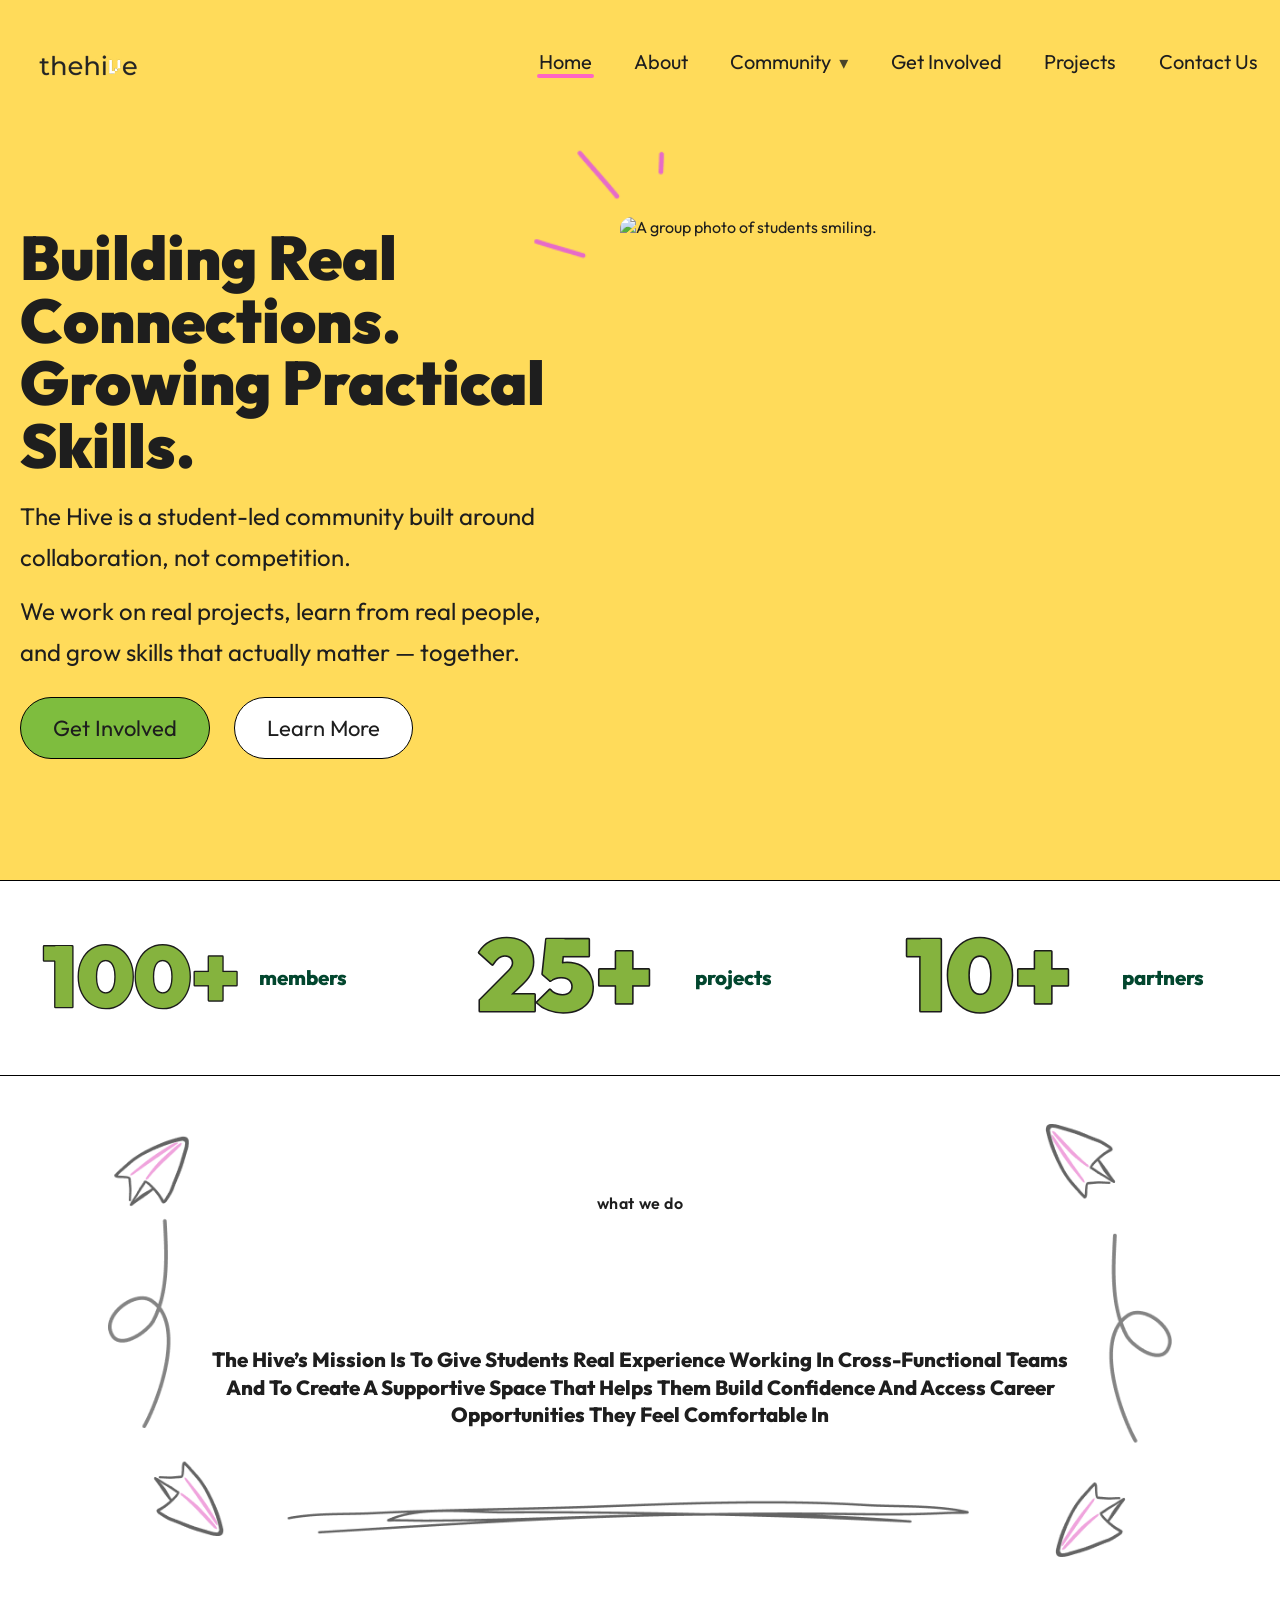
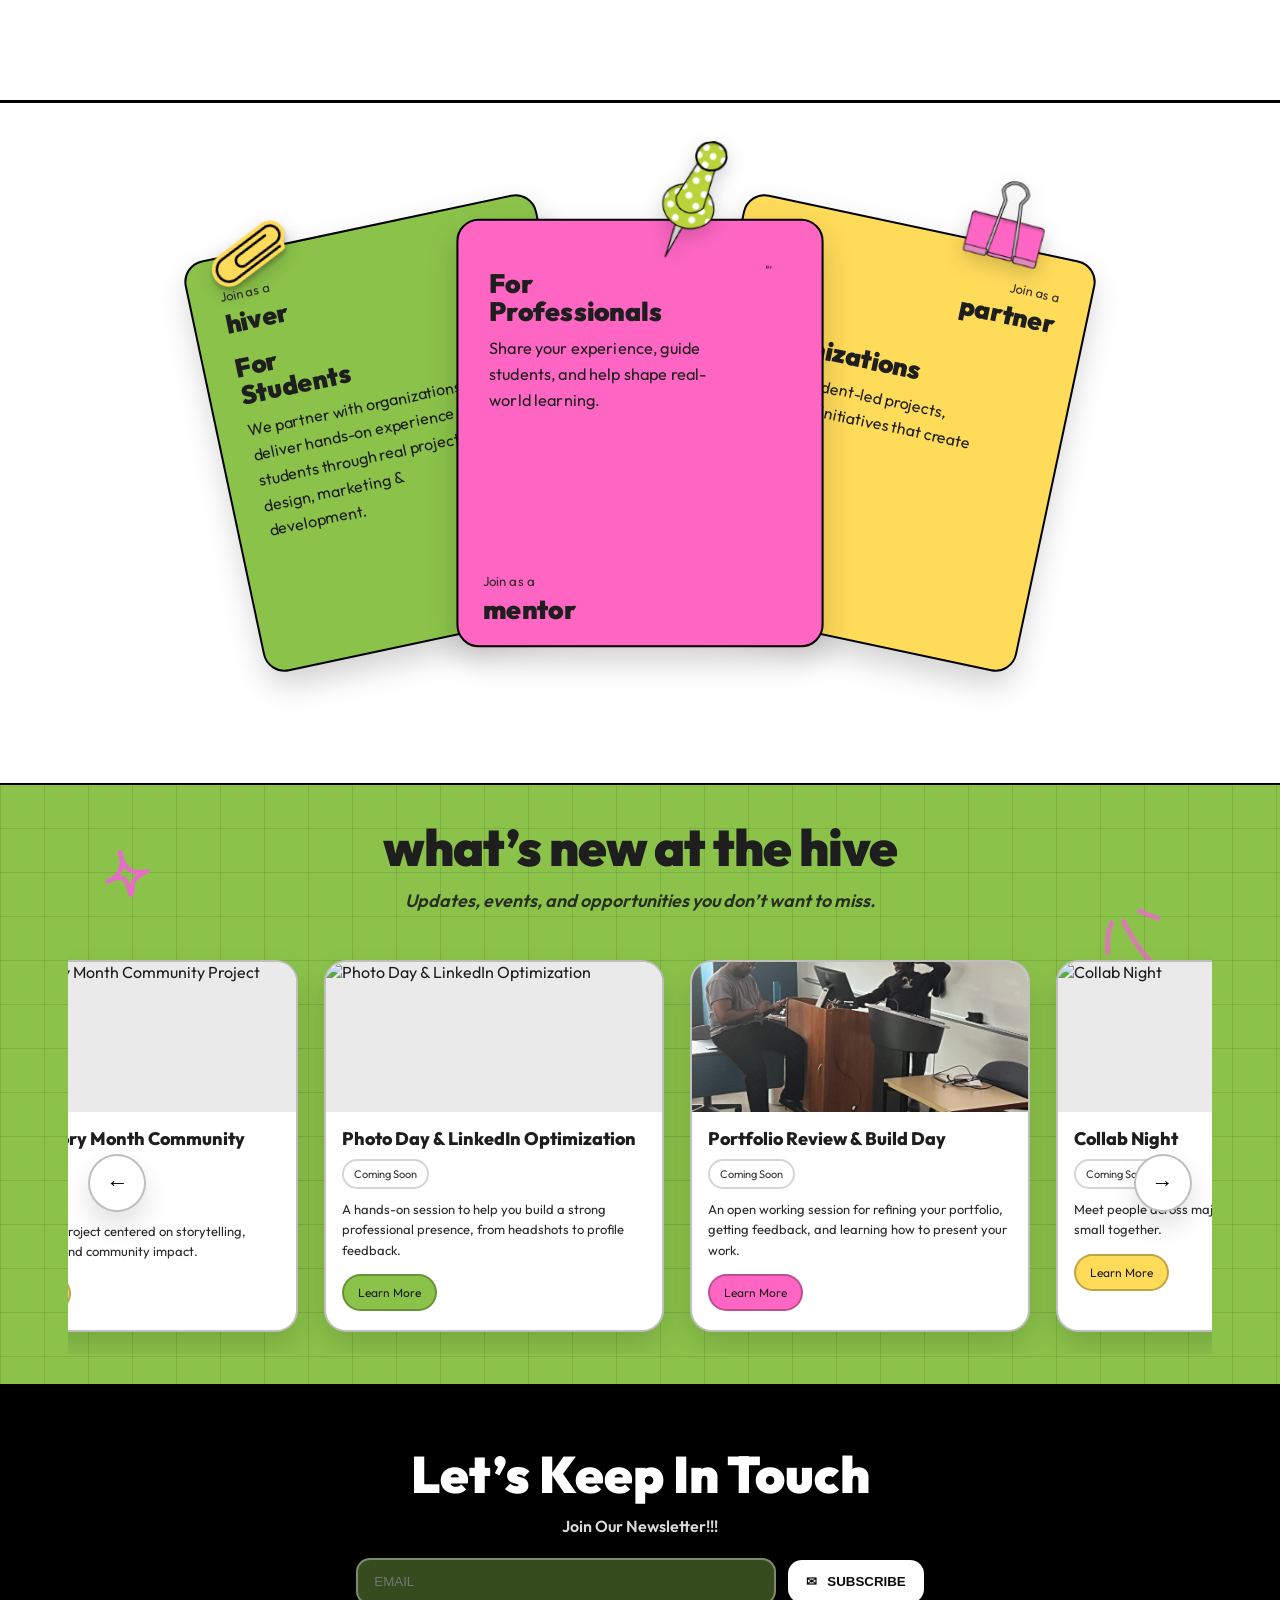
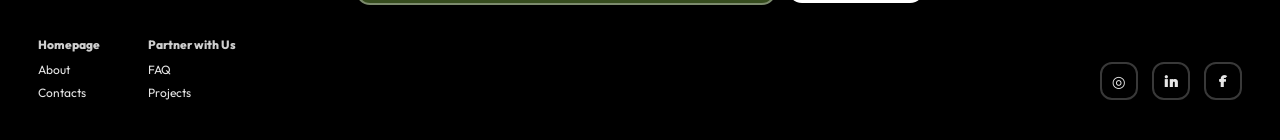
==== commit 0e67235f: "nav update" ====
--- a/index.html
+++ b/index.html
@@ -24,12 +24,24 @@
         </a>
 
         <nav class="navLinks" aria-label="Primary navigation">
-          <a class="navItem isActive" href="index.html">Home</a>
-          <a class="navItem" href="community.html">Community</a>
-          <a class="navItem" href="getinvolved.html">Get Involved</a>
-          <a class="navItem" href="projects.html">Projects</a>
-          <a class="navItem" href="contactus.html">Work With Us</a>
-        </nav>
+  <a class="navItem isActive" href="index.html">Home</a>
+  <a class="navItem" href="aboutus.html">About</a>
+
+  <div class="navDropdown">
+  <button class="navItem navDropdown__trigger" type="button" aria-haspopup="true" aria-expanded="false">
+    Community <span class="navChevron" aria-hidden="true">▾</span>
+  </button>
+
+  <div class="navDropdown__menu" aria-label="Community submenu">
+    <a class="navDropdown__item" href="events.html">Events</a>
+    <a class="navDropdown__item" href="news.html">News</a>
+  </div>
+</div>
+
+  <a class="navItem" href="getinvolved.html">Get Involved</a>
+  <a class="navItem" href="projects.html">Projects</a>
+  <a class="navItem" href="contactus.html">Contact Us</a>
+</nav>
 
         <!-- ✅ NOTE: class name matches CSS: navMenu (not nav__menu) -->
         <button class="navMenu" id="menuBtn" aria-expanded="false" aria-controls="mobileNav">
--- a/styles.css
+++ b/styles.css
@@ -153,6 +153,87 @@
   border-radius: 10px;
   padding: 8px 10px;
   cursor:pointer;
+}
+/* =========================
+   NAV DROPDOWN (Community)
+========================= */
+
+.navDropdown{
+  position: relative;
+  display: inline-flex;
+  align-items: center;
+}
+
+.navDropdown__trigger{
+  font-size: 20px;      /* match .navItem */
+  font-weight: 400;     /* match .navItem */
+  line-height: 1;       /* match .navItem */
+  padding: 8px 2px;     /* match .navItem */
+  border: 0;
+  background: transparent;
+  color: inherit;
+  font-family: inherit;
+  cursor: pointer;
+  display: inline-flex;
+  align-items: center;
+  gap: 8px;
+}
+
+.navDropdown::after{
+  content:"";
+  position:absolute;
+  left: 0;
+  right: 0;
+  top: 100%;
+  height: 16px;           /* bridge height */
+}
+
+/* tiny chevron */
+.navChevron{
+  font-size: 18px;
+  transform: translateY(1px);
+  opacity: .8;
+}
+
+/* dropdown menu */
+.navDropdown__menu{
+  position: absolute;
+  top: 100%;              /* sit directly under trigger */
+  margin-top: 10px;  
+  left: 0;
+  min-width: 190px;
+  background: rgba(255,255,255,.92);
+  border: 2px solid rgba(0,0,0,.18);
+  border-radius: 14px;
+  padding: 8px;
+
+  box-shadow: 0 14px 28px rgba(0,0,0,.14);
+  backdrop-filter: blur(8px);
+  display: none;
+  z-index: 999;
+}
+
+/* show menu on hover */
+.navDropdown:hover .navDropdown__menu{
+  display: block;
+}
+
+/* dropdown items */
+.navDropdown__item{
+  display: block;
+  padding: 10px 12px;
+  border-radius: 12px;
+  font-size: 20px;
+  font-weight: 500;
+  font-family: inherit;
+  line-height: 1.1;
+  cursor: pointer; 
+}
+
+/* hover background */
+.navDropdown__item:hover{
+ background: #7EBD3E;   /* full green */
+  color: #1E1E1E;
 }
 
 /* mobile dropdown */
